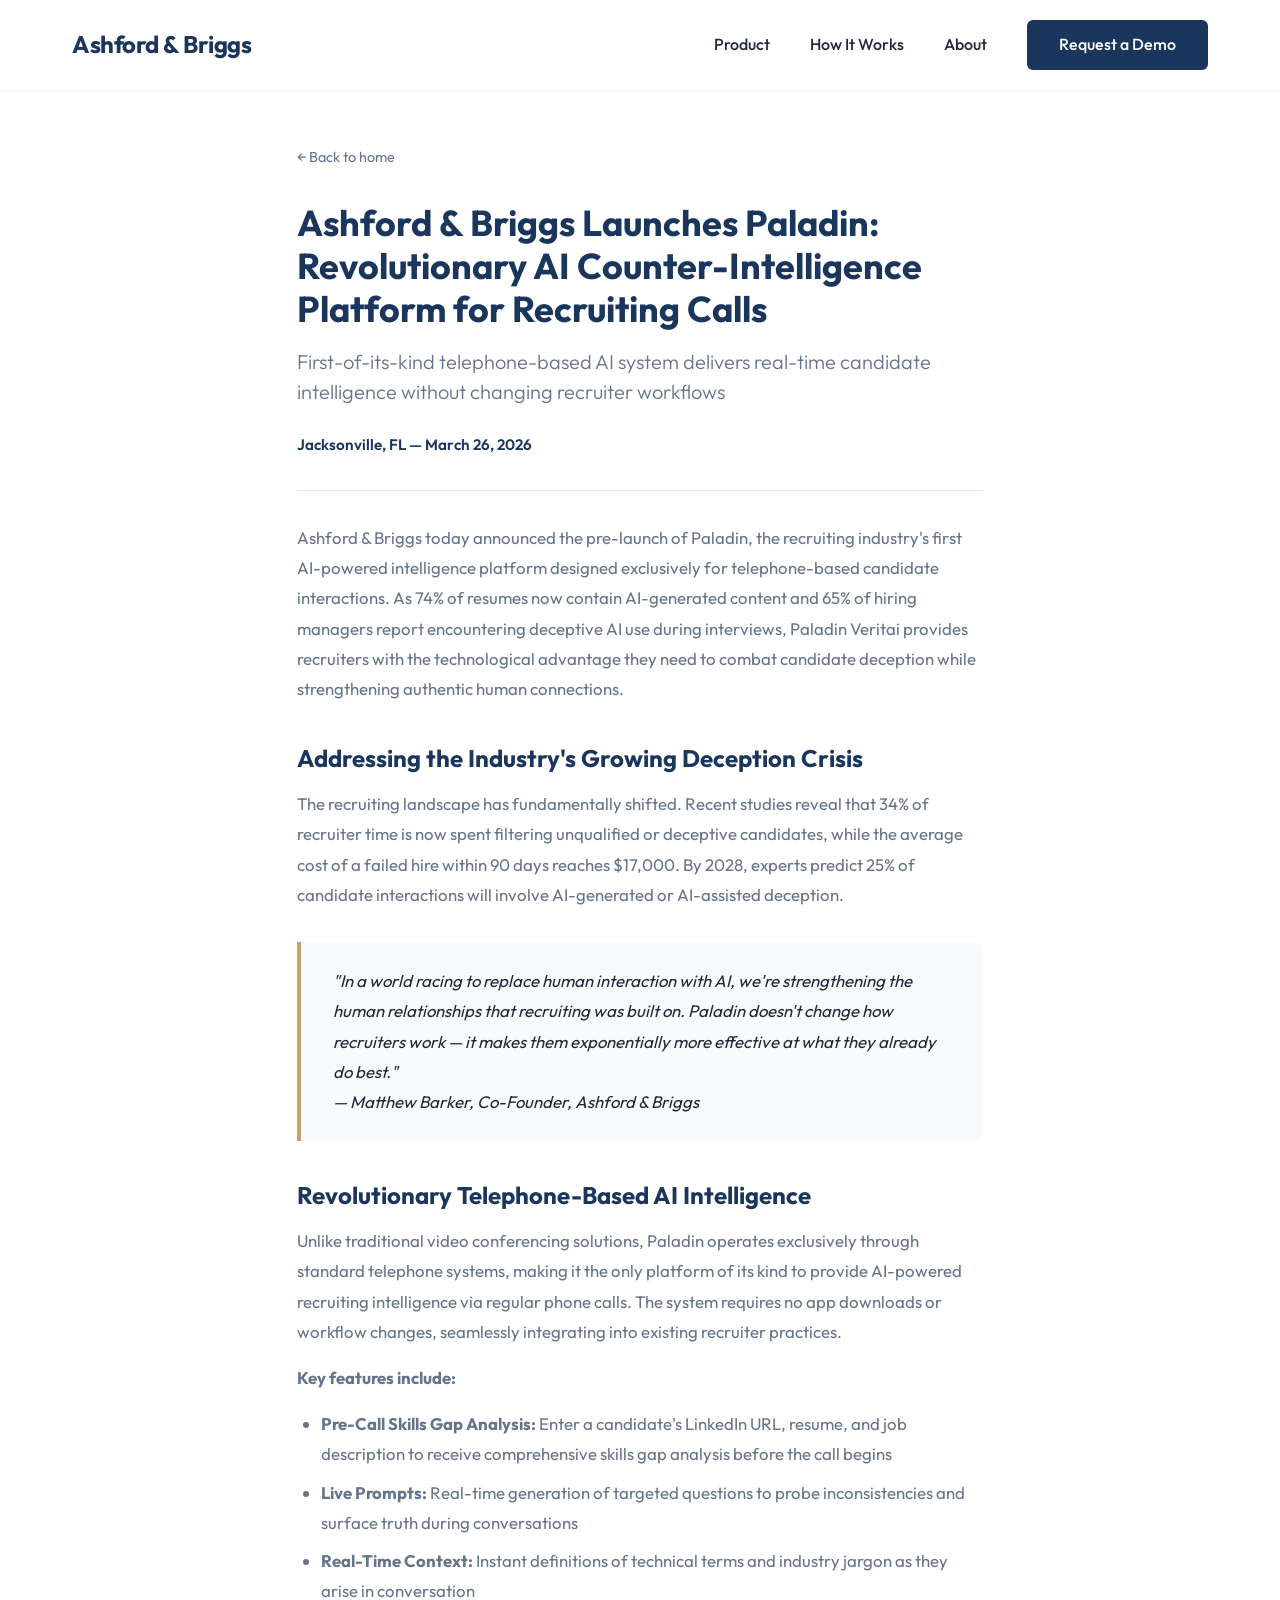
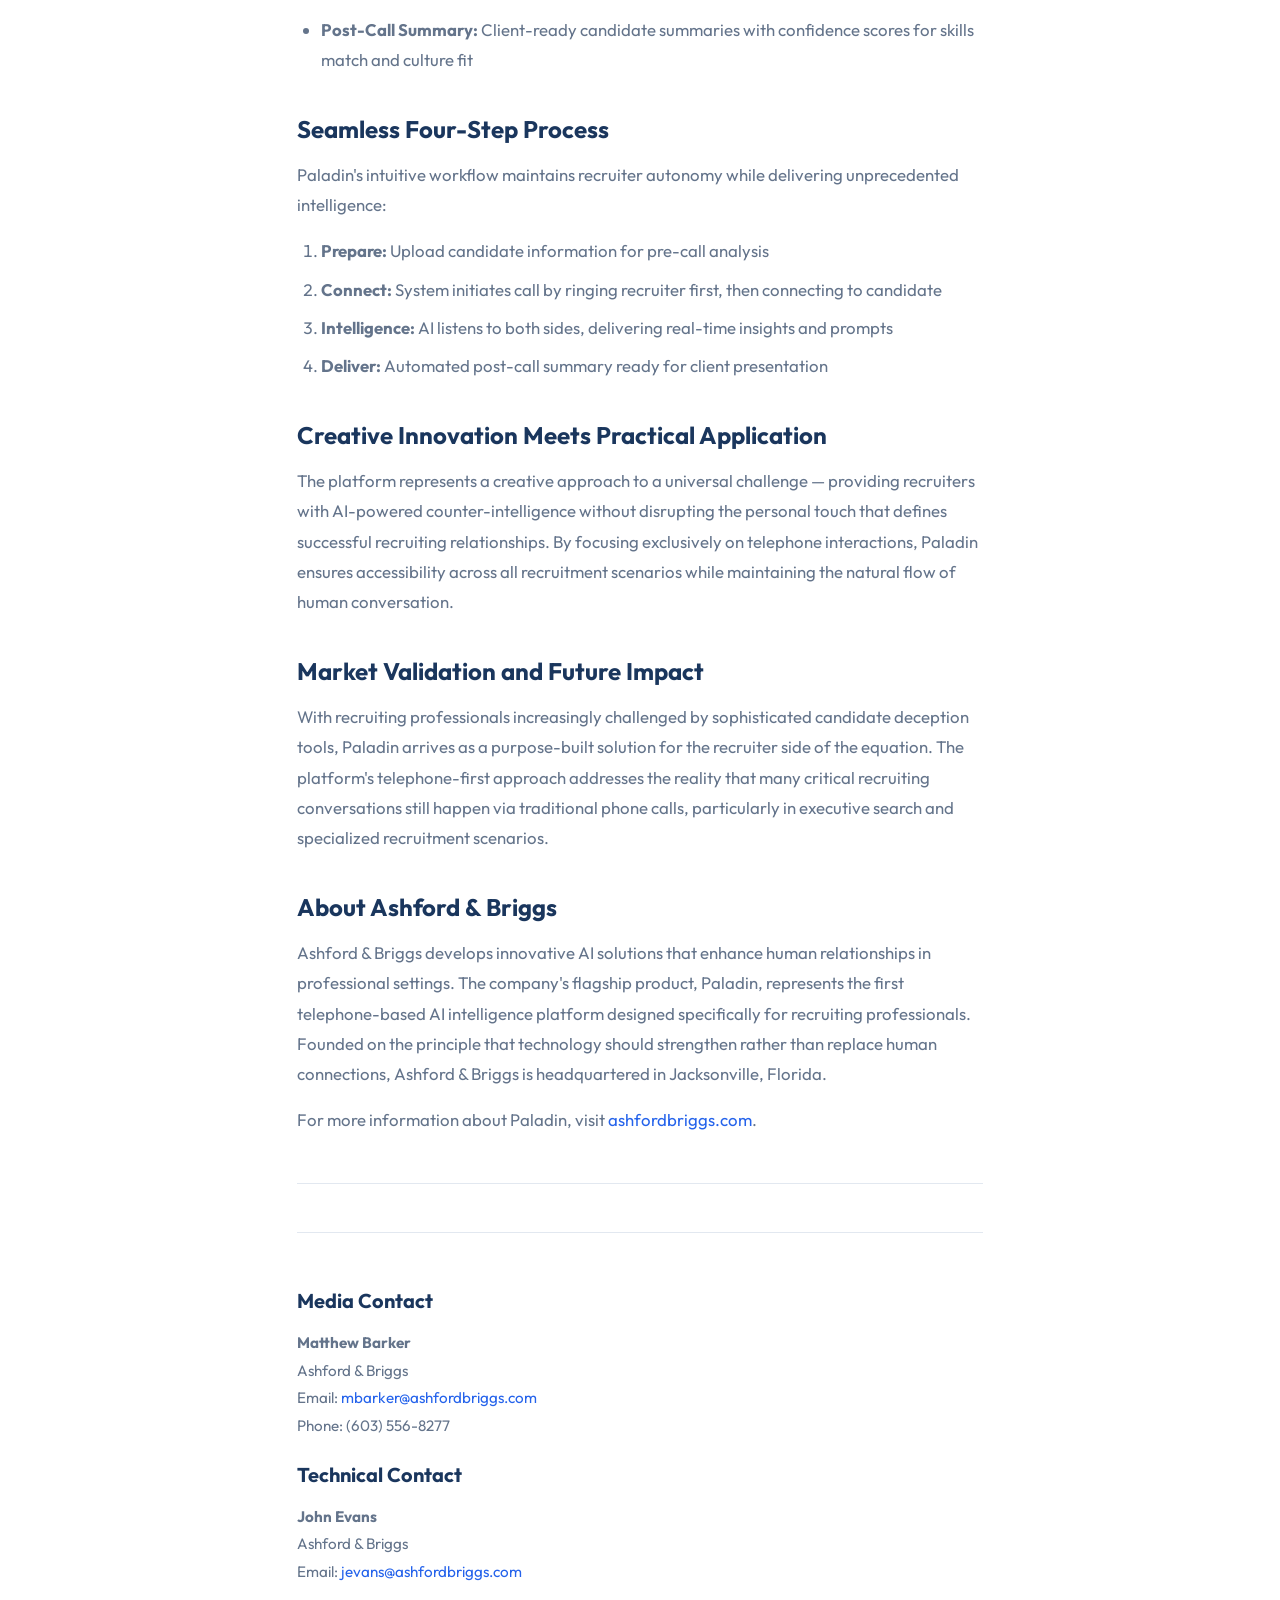
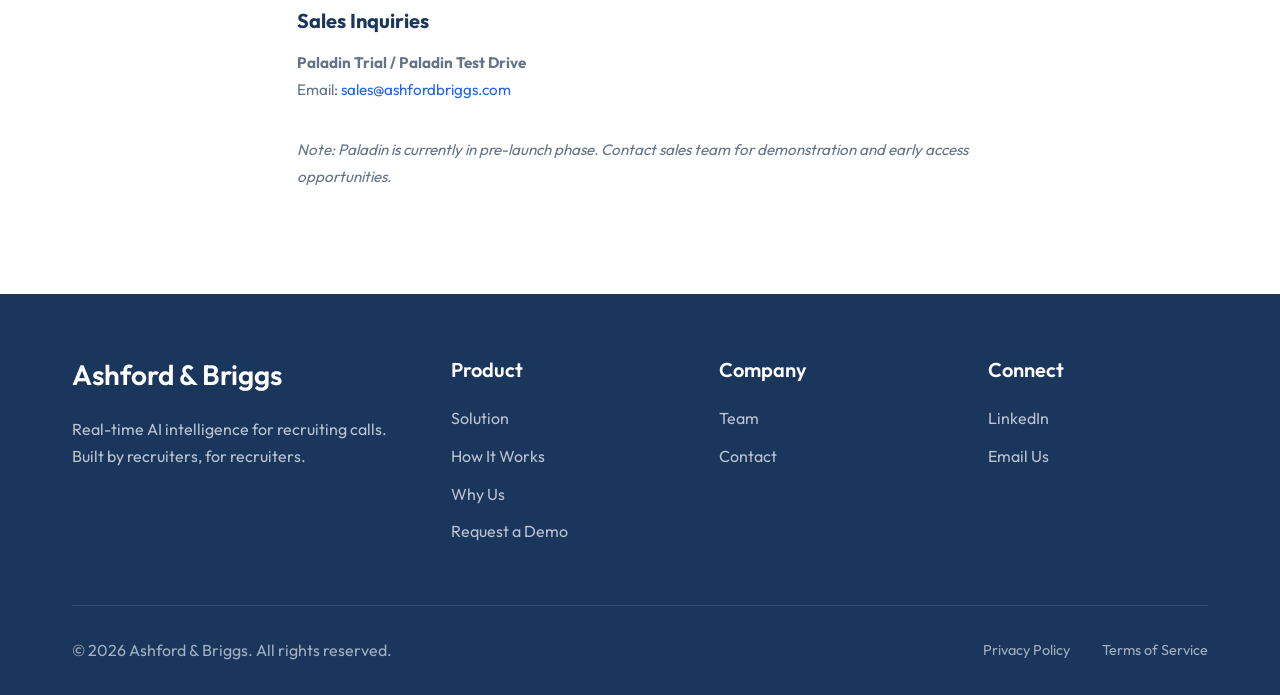
==== press-release.html @ 3e5e915d "feat: add press release page for Paladin launch announcement Co-Authored-By: Claude Sonnet 4.6 <nore" ====
<!DOCTYPE html>
<html lang="en">
<head>
    <meta charset="UTF-8">
    <meta name="viewport" content="width=device-width, initial-scale=1.0">
    <meta name="description" content="Ashford & Briggs launches Paladin, the recruiting industry's first AI-powered intelligence platform designed for telephone-based candidate interactions.">
    <meta name="keywords" content="Paladin, recruiting AI, press release, Ashford & Briggs, candidate intelligence">
    <meta name="author" content="Ashford & Briggs">
    <title>Press Release: Ashford & Briggs Launches Paladin | Ashford & Briggs</title>

    <link rel="preconnect" href="https://fonts.googleapis.com">
    <link rel="preconnect" href="https://fonts.gstatic.com" crossorigin>
    <link href="https://fonts.googleapis.com/css2?family=Outfit:wght@300;400;500;600;700&display=swap" rel="stylesheet">

    <link rel="stylesheet" href="styles.css">
</head>
<body>
    <!-- Header -->
    <header class="site-header">
        <nav class="container nav-container">
            <div class="logo">
                <a href="index.html" style="color: inherit; text-decoration: none;"><h1>Ashford & Briggs</h1></a>
            </div>
            <ul class="nav-menu" id="navMenu">
                <li><a href="index.html#product">Product</a></li>
                <li><a href="index.html#how-it-works">How It Works</a></li>
                <li><a href="index.html#about">About</a></li>
                <li><a href="index.html#contact" class="btn-primary">Request a Demo</a></li>
            </ul>
            <button class="mobile-menu-toggle" id="mobileMenuToggle" aria-label="Toggle navigation menu">
                <span></span>
                <span></span>
                <span></span>
            </button>
        </nav>
    </header>

    <!-- Press Release Article -->
    <main class="press-release-article" style="margin-top: 80px;">
        <a href="index.html" class="back-link">&larr; Back to home</a>

        <h1>Ashford & Briggs Launches Paladin: Revolutionary AI Counter-Intelligence Platform for Recruiting Calls</h1>

        <p class="subtitle">First-of-its-kind telephone-based AI system delivers real-time candidate intelligence without changing recruiter workflows</p>

        <p class="dateline">Jacksonville, FL &mdash; March 26, 2026</p>

        <p>Ashford & Briggs today announced the pre-launch of Paladin, the recruiting industry's first AI-powered intelligence platform designed exclusively for telephone-based candidate interactions. As 74% of resumes now contain AI-generated content and 65% of hiring managers report encountering deceptive AI use during interviews, Paladin Veritai provides recruiters with the technological advantage they need to combat candidate deception while strengthening authentic human connections.</p>

        <h2>Addressing the Industry's Growing Deception Crisis</h2>

        <p>The recruiting landscape has fundamentally shifted. Recent studies reveal that 34% of recruiter time is now spent filtering unqualified or deceptive candidates, while the average cost of a failed hire within 90 days reaches $17,000. By 2028, experts predict 25% of candidate interactions will involve AI-generated or AI-assisted deception.</p>

        <blockquote>
            <p>"In a world racing to replace human interaction with AI, we're strengthening the human relationships that recruiting was built on. Paladin doesn't change how recruiters work &mdash; it makes them exponentially more effective at what they already do best."</p>
            <p>&mdash; Matthew Barker, Co-Founder, Ashford &amp; Briggs</p>
        </blockquote>

        <h2>Revolutionary Telephone-Based AI Intelligence</h2>

        <p>Unlike traditional video conferencing solutions, Paladin operates exclusively through standard telephone systems, making it the only platform of its kind to provide AI-powered recruiting intelligence via regular phone calls. The system requires no app downloads or workflow changes, seamlessly integrating into existing recruiter practices.</p>

        <p><strong>Key features include:</strong></p>

        <ul>
            <li><strong>Pre-Call Skills Gap Analysis:</strong> Enter a candidate's LinkedIn URL, resume, and job description to receive comprehensive skills gap analysis before the call begins</li>
            <li><strong>Live Prompts:</strong> Real-time generation of targeted questions to probe inconsistencies and surface truth during conversations</li>
            <li><strong>Real-Time Context:</strong> Instant definitions of technical terms and industry jargon as they arise in conversation</li>
            <li><strong>Post-Call Summary:</strong> Client-ready candidate summaries with confidence scores for skills match and culture fit</li>
        </ul>

        <h2>Seamless Four-Step Process</h2>

        <p>Paladin's intuitive workflow maintains recruiter autonomy while delivering unprecedented intelligence:</p>

        <ol>
            <li><strong>Prepare:</strong> Upload candidate information for pre-call analysis</li>
            <li><strong>Connect:</strong> System initiates call by ringing recruiter first, then connecting to candidate</li>
            <li><strong>Intelligence:</strong> AI listens to both sides, delivering real-time insights and prompts</li>
            <li><strong>Deliver:</strong> Automated post-call summary ready for client presentation</li>
        </ol>

        <h2>Creative Innovation Meets Practical Application</h2>

        <p>The platform represents a creative approach to a universal challenge &mdash; providing recruiters with AI-powered counter-intelligence without disrupting the personal touch that defines successful recruiting relationships. By focusing exclusively on telephone interactions, Paladin ensures accessibility across all recruitment scenarios while maintaining the natural flow of human conversation.</p>

        <h2>Market Validation and Future Impact</h2>

        <p>With recruiting professionals increasingly challenged by sophisticated candidate deception tools, Paladin arrives as a purpose-built solution for the recruiter side of the equation. The platform's telephone-first approach addresses the reality that many critical recruiting conversations still happen via traditional phone calls, particularly in executive search and specialized recruitment scenarios.</p>

        <h2>About Ashford & Briggs</h2>

        <p>Ashford & Briggs develops innovative AI solutions that enhance human relationships in professional settings. The company's flagship product, Paladin, represents the first telephone-based AI intelligence platform designed specifically for recruiting professionals. Founded on the principle that technology should strengthen rather than replace human connections, Ashford & Briggs is headquartered in Jacksonville, Florida.</p>

        <p>For more information about Paladin, visit <a href="index.html">ashfordbriggs.com</a>.</p>

        <hr style="border: none; border-top: 1px solid var(--border-color); margin: 3rem 0;">

        <div class="press-release-contacts">
            <h2>Media Contact</h2>
            <p><strong>Matthew Barker</strong><br>
            Ashford & Briggs<br>
            Email: <a href="mailto:mbarker@ashfordbriggs.com">mbarker@ashfordbriggs.com</a><br>
            Phone: (603) 556-8277</p>

            <h2>Technical Contact</h2>
            <p><strong>John Evans</strong><br>
            Ashford & Briggs<br>
            Email: <a href="mailto:jevans@ashfordbriggs.com">jevans@ashfordbriggs.com</a></p>

            <h2>Sales Inquiries</h2>
            <p><strong>Paladin Trial / Paladin Test Drive</strong><br>
            Email: <a href="mailto:sales@ashfordbriggs.com">sales@ashfordbriggs.com</a></p>

            <p class="press-release-note"><em>Note: Paladin is currently in pre-launch phase. Contact sales team for demonstration and early access opportunities.</em></p>
        </div>
    </main>

    <!-- Footer -->
    <footer class="site-footer">
        <div class="container">
            <div class="footer-content">
                <div class="footer-column">
                    <h3>Ashford & Briggs</h3>
                    <p>Real-time AI intelligence for recruiting calls. Built by recruiters, for recruiters.</p>
                </div>

                <div class="footer-column">
                    <h4>Product</h4>
                    <ul>
                        <li><a href="index.html#product">Solution</a></li>
                        <li><a href="index.html#how-it-works">How It Works</a></li>
                        <li><a href="index.html#why-us">Why Us</a></li>
                        <li><a href="index.html#contact">Request a Demo</a></li>
                    </ul>
                </div>

                <div class="footer-column">
                    <h4>Company</h4>
                    <ul>
                        <li><a href="index.html#about">Team</a></li>
                        <li><a href="mailto:inquiries@ashfordbriggs.com">Contact</a></li>
                    </ul>
                </div>

                <div class="footer-column">
                    <h4>Connect</h4>
                    <ul>
                        <li><a href="https://www.linkedin.com/company/ashford-briggs-llc" target="_blank" rel="noopener noreferrer">LinkedIn</a></li>
                        <li><a href="mailto:inquiries@ashfordbriggs.com">Email Us</a></li>
                    </ul>
                </div>
            </div>

            <div class="footer-bottom">
                <p>&copy; 2026 Ashford & Briggs. All rights reserved.</p>
                <div class="footer-legal">
                    <a href="#privacy">Privacy Policy</a>
                    <a href="#terms">Terms of Service</a>
                </div>
            </div>
        </div>
    </footer>

    <script src="script.js"></script>
</body>
</html>
---- styles.css ----
/* ==========================================
   Ashford & Briggs - Styles
   Paladin Veritai Agent — Product-Focused Site
   ========================================== */

/* CSS Variables for Brand Colors */
:root {
    --primary-color: #1a365d;
    --secondary-color: #2563eb;
    --accent-color: #c7a06c;
    --text-primary: #1e293b;
    --text-secondary: #64748b;
    --background-light: #f8fafc;
    --background-white: #ffffff;
    --border-color: #e2e8f0;
    --shadow-sm: 0 1px 2px 0 rgba(0, 0, 0, 0.05);
    --shadow-md: 0 4px 6px -1px rgba(0, 0, 0, 0.1);
    --shadow-lg: 0 10px 15px -3px rgba(0, 0, 0, 0.1);
    --transition: all 0.3s cubic-bezier(0.4, 0, 0.2, 1);
}

/* Base Styles */
* {
    margin: 0;
    padding: 0;
    box-sizing: border-box;
}

html {
    scroll-behavior: smooth;
}

body {
    font-family: 'Outfit', -apple-system, BlinkMacSystemFont, 'Segoe UI', sans-serif;
    font-size: 16px;
    line-height: 1.6;
    color: var(--text-primary);
    background-color: var(--background-white);
    -webkit-font-smoothing: antialiased;
    -moz-osx-font-smoothing: grayscale;
}

/* Typography */
h1, h2, h3, h4, h5, h6 {
    font-weight: 600;
    line-height: 1.2;
    margin-bottom: 1rem;
}

h1 {
    font-size: 3rem;
    font-weight: 700;
}

h2 {
    font-size: 2.5rem;
    font-weight: 700;
}

h3 {
    font-size: 1.75rem;
}

h4 {
    font-size: 1.25rem;
}

p {
    margin-bottom: 1rem;
}

a {
    color: var(--secondary-color);
    text-decoration: none;
    transition: var(--transition);
}

a:hover {
    color: var(--primary-color);
}

/* Container */
.container {
    max-width: 1200px;
    margin: 0 auto;
    padding: 0 2rem;
}

/* Buttons */
.btn-primary,
.btn-secondary {
    display: inline-block;
    padding: 0.75rem 2rem;
    font-family: 'Outfit', sans-serif;
    font-size: 1rem;
    font-weight: 500;
    text-align: center;
    border: none;
    border-radius: 6px;
    cursor: pointer;
    transition: var(--transition);
}

.btn-primary {
    background-color: var(--primary-color);
    color: var(--background-white);
}

.btn-primary:hover {
    background-color: #0f2a47;
    color: var(--background-white);
    transform: translateY(-2px);
    box-shadow: var(--shadow-lg);
}

.btn-secondary {
    background-color: transparent;
    color: var(--primary-color);
    border: 2px solid var(--primary-color);
}

.btn-secondary:hover {
    background-color: var(--primary-color);
    color: var(--background-white);
}

.btn-large {
    padding: 1rem 2.5rem;
    font-size: 1.125rem;
}

/* Header */
.site-header {
    position: fixed;
    top: 0;
    width: 100%;
    background-color: rgba(255, 255, 255, 0.98);
    backdrop-filter: blur(10px);
    box-shadow: var(--shadow-sm);
    z-index: 1000;
    transition: var(--transition);
}

.nav-container {
    display: flex;
    justify-content: space-between;
    align-items: center;
    padding: 1.25rem 2rem;
}

.logo h1 {
    font-size: 1.5rem;
    font-weight: 700;
    color: var(--primary-color);
    margin: 0;
    letter-spacing: -0.02em;
}

.nav-menu {
    display: flex;
    list-style: none;
    align-items: center;
    gap: 2.5rem;
}

.nav-menu li a {
    font-size: 1rem;
    font-weight: 500;
    color: var(--text-primary);
    transition: var(--transition);
}

.nav-menu li a:hover {
    color: var(--secondary-color);
}

.nav-menu li a.btn-primary {
    color: var(--background-white);
}

.mobile-menu-toggle {
    display: none;
    flex-direction: column;
    gap: 5px;
    background: none;
    border: none;
    cursor: pointer;
    padding: 0.5rem;
}

.mobile-menu-toggle span {
    display: block;
    width: 25px;
    height: 3px;
    background-color: var(--primary-color);
    transition: var(--transition);
    border-radius: 2px;
}

/* Section Header */
.section-header {
    text-align: center;
    max-width: 700px;
    margin: 0 auto 4rem;
}

.section-header h2 {
    color: var(--primary-color);
    margin-bottom: 1rem;
}

.section-header p {
    font-size: 1.25rem;
    color: var(--text-secondary);
    margin: 0;
}

/* ==========================================
   Hero Section
   ========================================== */
.hero {
    margin-top: 80px;
    padding: 8rem 0 6rem;
    background: linear-gradient(135deg, #f8fafc 0%, #e2e8f0 100%);
    position: relative;
    overflow: hidden;
}

.hero::before {
    content: '';
    position: absolute;
    top: 0;
    right: 0;
    width: 50%;
    height: 100%;
    background: linear-gradient(135deg, rgba(26, 54, 93, 0.03) 0%, rgba(37, 99, 235, 0.05) 100%);
    clip-path: polygon(20% 0%, 100% 0%, 100% 100%, 0% 100%);
}

.hero-content {
    max-width: 800px;
    text-align: center;
    margin: 0 auto;
    position: relative;
    z-index: 1;
}

.hero-badge {
    display: inline-block;
    padding: 0.625rem 2rem;
    background: linear-gradient(135deg, var(--primary-color), var(--secondary-color));
    color: var(--background-white);
    border-radius: 100px;
    font-size: 1.125rem;
    font-weight: 700;
    letter-spacing: 0.05em;
    margin-bottom: 2rem;
    box-shadow: var(--shadow-md);
}

.hero-title {
    font-size: 3.5rem;
    font-weight: 700;
    color: var(--primary-color);
    margin-bottom: 1.5rem;
    line-height: 1.1;
    letter-spacing: -0.03em;
}

.hero-subtitle {
    font-size: 1.375rem;
    color: var(--text-secondary);
    margin-bottom: 3rem;
    line-height: 1.6;
    font-weight: 300;
}

.hero-cta {
    display: flex;
    gap: 1.5rem;
    justify-content: center;
    flex-wrap: wrap;
}

/* ==========================================
   Problem Section
   ========================================== */
.problem {
    padding: 6rem 0;
    background-color: var(--background-white);
}

.problem-stats {
    display: grid;
    grid-template-columns: repeat(3, 1fr);
    gap: 2.5rem;
}

.stat-card {
    text-align: center;
    padding: 3rem 2rem;
    background-color: var(--background-light);
    border-radius: 12px;
    border: 1px solid var(--border-color);
    transition: var(--transition);
}

.stat-card:hover {
    transform: translateY(-8px);
    box-shadow: var(--shadow-lg);
    border-color: var(--secondary-color);
}

.stat-card h3 {
    font-size: 3.5rem;
    font-weight: 700;
    color: var(--primary-color);
    margin-bottom: 0.5rem;
    line-height: 1;
}

.stat-card .stat-label {
    font-size: 1.25rem;
    font-weight: 600;
    color: var(--text-primary);
    margin-bottom: 1rem;
}

.stat-card .stat-detail {
    font-size: 1rem;
    color: var(--text-secondary);
    line-height: 1.6;
    margin-bottom: 1rem;
}

.stat-card cite {
    font-size: 0.85rem;
    color: var(--text-secondary);
    font-style: normal;
    opacity: 0.7;
}

/* ==========================================
   Solution Section
   ========================================== */
.solution {
    padding: 6rem 0;
    background-color: var(--background-light);
}

.solution-grid {
    display: grid;
    grid-template-columns: repeat(2, 1fr);
    gap: 2.5rem;
}

.solution-card {
    padding: 2.5rem;
    background-color: var(--background-white);
    border-radius: 12px;
    border: 1px solid var(--border-color);
    transition: var(--transition);
}

.solution-card:hover {
    transform: translateY(-8px);
    box-shadow: var(--shadow-lg);
    border-color: var(--secondary-color);
}

.solution-icon {
    width: 64px;
    height: 64px;
    background-color: var(--background-light);
    border-radius: 12px;
    display: flex;
    align-items: center;
    justify-content: center;
    margin-bottom: 1.5rem;
    color: var(--secondary-color);
    box-shadow: var(--shadow-sm);
}

.solution-card h3 {
    color: var(--primary-color);
    margin-bottom: 1rem;
    font-size: 1.5rem;
}

.solution-card p {
    color: var(--text-secondary);
    line-height: 1.7;
    margin: 0;
}

/* ==========================================
   How It Works Section
   ========================================== */
.how-it-works {
    padding: 6rem 0;
    background-color: var(--background-white);
}

.steps-grid {
    display: grid;
    grid-template-columns: repeat(2, 1fr);
    gap: 2.5rem;
    margin-bottom: 4rem;
}

.step-card {
    text-align: center;
    padding: 2.5rem 2rem;
    position: relative;
}

.step-card .step-number {
    font-size: 3.5rem;
    font-weight: 700;
    color: var(--accent-color);
    opacity: 0.3;
    line-height: 1;
    margin-bottom: 1.5rem;
}

.step-card h3 {
    color: var(--primary-color);
    font-size: 1.5rem;
    margin-bottom: 1rem;
}

.step-card p {
    color: var(--text-secondary);
    line-height: 1.7;
    margin: 0;
}

.features-callout {
    display: flex;
    justify-content: center;
    gap: 2rem;
    flex-wrap: wrap;
    padding: 2rem;
    background-color: var(--background-light);
    border-radius: 12px;
    border: 1px solid var(--border-color);
}

.callout-item {
    display: flex;
    align-items: center;
    gap: 0.75rem;
    padding: 0.75rem 1.5rem;
    color: var(--primary-color);
    font-weight: 500;
    font-size: 0.95rem;
}

.callout-item svg {
    color: var(--secondary-color);
    flex-shrink: 0;
}

/* ==========================================
   Market Context Section
   ========================================== */
.market-context {
    padding: 6rem 0;
    background: linear-gradient(135deg, var(--primary-color) 0%, #2563eb 100%);
    color: var(--background-white);
}

.market-content {
    display: grid;
    grid-template-columns: 1.2fr 0.8fr;
    gap: 4rem;
    align-items: center;
}

.market-text h2 {
    color: var(--background-white);
    font-size: 2.25rem;
    margin-bottom: 1.5rem;
    line-height: 1.2;
}

.market-text p {
    color: rgba(255, 255, 255, 0.85);
    line-height: 1.8;
    font-size: 1.05rem;
}

.market-text .market-lead {
    font-size: 1.15rem;
    color: rgba(255, 255, 255, 0.95);
    margin-bottom: 1.5rem;
}

.market-text .market-highlight {
    font-weight: 600;
    color: var(--accent-color);
    font-size: 1.15rem;
    margin-top: 1rem;
}

.market-stats {
    display: flex;
    flex-direction: column;
    gap: 2rem;
}

.market-stat {
    padding: 2rem;
    background-color: rgba(255, 255, 255, 0.1);
    border-radius: 12px;
    backdrop-filter: blur(10px);
}

.market-stat h3 {
    font-size: 2.5rem;
    font-weight: 700;
    color: var(--accent-color);
    margin-bottom: 0.5rem;
}

.market-stat p {
    color: rgba(255, 255, 255, 0.9);
    margin: 0;
    font-size: 1rem;
    line-height: 1.5;
}

/* ==========================================
   Why Us Section
   ========================================== */
.why-us {
    padding: 6rem 0;
    background-color: var(--background-light);
}

.advantages-grid {
    display: grid;
    grid-template-columns: repeat(3, 1fr);
    gap: 2.5rem;
    margin-bottom: 3rem;
}

.advantage-card {
    padding: 2.5rem;
    background-color: var(--background-white);
    border-radius: 12px;
    border: 1px solid var(--border-color);
    transition: var(--transition);
}

.advantage-card:hover {
    transform: translateY(-8px);
    box-shadow: var(--shadow-lg);
    border-color: var(--secondary-color);
}

.advantage-icon {
    width: 64px;
    height: 64px;
    background-color: var(--background-light);
    border-radius: 12px;
    display: flex;
    align-items: center;
    justify-content: center;
    margin-bottom: 1.5rem;
    color: var(--secondary-color);
    box-shadow: var(--shadow-sm);
}

.advantage-card h3 {
    color: var(--primary-color);
    margin-bottom: 1rem;
    font-size: 1.5rem;
}

.advantage-card p {
    color: var(--text-secondary);
    line-height: 1.7;
    margin: 0;
}

.competitor-context {
    max-width: 800px;
    margin: 0 auto;
    text-align: center;
    padding: 2.5rem;
    background-color: var(--background-white);
    border-radius: 12px;
    border-left: 4px solid var(--accent-color);
}

.competitor-context p {
    color: var(--text-secondary);
    line-height: 1.7;
    margin-bottom: 0.75rem;
}

.competitor-context p:last-child {
    margin-bottom: 0;
    color: var(--primary-color);
    font-weight: 600;
}

.competitor-context strong {
    color: var(--text-primary);
}

/* ==========================================
   Team Section
   ========================================== */
.team {
    padding: 6rem 0;
    background-color: var(--background-white);
}

.team-grid {
    display: grid;
    grid-template-columns: repeat(2, 1fr);
    gap: 3rem;
    max-width: 800px;
    margin: 0 auto;
}

.team-card {
    text-align: center;
    padding: 3rem 2.5rem;
    background-color: var(--background-light);
    border-radius: 12px;
    border: 1px solid var(--border-color);
    transition: var(--transition);
}

.team-card:hover {
    box-shadow: var(--shadow-lg);
}

.team-avatar {
    width: 96px;
    height: 96px;
    background: linear-gradient(135deg, var(--primary-color), var(--secondary-color));
    border-radius: 50%;
    display: flex;
    align-items: center;
    justify-content: center;
    margin: 0 auto 1.5rem;
    color: var(--background-white);
}

.team-card h3 {
    color: var(--primary-color);
    margin-bottom: 0.25rem;
    font-size: 1.5rem;
}

.team-role {
    font-weight: 600;
    color: var(--secondary-color);
    font-size: 1rem;
    margin-bottom: 1rem;
}

.team-card p:last-child {
    color: var(--text-secondary);
    line-height: 1.7;
    margin: 0;
}

/* ==========================================
   Services Section (condensed / secondary)
   ========================================== */
.services {
    padding: 5rem 0;
    background-color: var(--background-light);
}

.services .section-header {
    margin-bottom: 3rem;
}

.services-grid {
    display: grid;
    grid-template-columns: repeat(auto-fit, minmax(250px, 1fr));
    gap: 2rem;
}

.service-card {
    padding: 2rem;
    background-color: var(--background-white);
    border-radius: 12px;
    border: 1px solid var(--border-color);
    transition: var(--transition);
}

.service-card:hover {
    transform: translateY(-4px);
    box-shadow: var(--shadow-md);
}

.service-icon {
    width: 56px;
    height: 56px;
    background-color: var(--background-light);
    border-radius: 10px;
    display: flex;
    align-items: center;
    justify-content: center;
    margin-bottom: 1.25rem;
    color: var(--secondary-color);
    box-shadow: var(--shadow-sm);
}

.service-icon svg {
    width: 32px;
    height: 32px;
}

.service-card h3 {
    color: var(--primary-color);
    margin-bottom: 0.75rem;
    font-size: 1.25rem;
}

.service-card p {
    color: var(--text-secondary);
    line-height: 1.7;
    margin: 0;
    font-size: 0.95rem;
}

/* ==========================================
   Contact / Demo Request Section
   ========================================== */
.contact {
    padding: 6rem 0;
    background-color: var(--background-white);
}

.contact-content {
    display: grid;
    grid-template-columns: 1.5fr 1fr;
    gap: 4rem;
}

.contact-form {
    background-color: var(--background-light);
    padding: 3rem;
    border-radius: 12px;
    box-shadow: var(--shadow-md);
}

.form-row {
    display: grid;
    grid-template-columns: 1fr 1fr;
    gap: 1.5rem;
}

.form-group {
    margin-bottom: 1.5rem;
}

.form-group label {
    display: block;
    font-weight: 500;
    color: var(--text-primary);
    margin-bottom: 0.5rem;
}

.form-group label .optional {
    font-weight: 400;
    color: var(--text-secondary);
    font-size: 0.9rem;
}

.form-group input,
.form-group select,
.form-group textarea {
    width: 100%;
    padding: 0.875rem;
    font-family: 'Outfit', sans-serif;
    font-size: 1rem;
    border: 1px solid var(--border-color);
    border-radius: 6px;
    transition: var(--transition);
    background-color: var(--background-white);
}

.form-group input:focus,
.form-group select:focus,
.form-group textarea:focus {
    outline: none;
    border-color: var(--secondary-color);
    box-shadow: 0 0 0 3px rgba(37, 99, 235, 0.1);
}

.form-group textarea {
    resize: vertical;
}

.contact-info {
    display: flex;
    flex-direction: column;
    gap: 2rem;
}

.contact-card {
    background-color: var(--background-light);
    padding: 2.5rem;
    border-radius: 12px;
    box-shadow: var(--shadow-md);
}

.contact-card h3 {
    color: var(--primary-color);
    margin-bottom: 1.5rem;
}

.contact-card address {
    font-style: normal;
}

.contact-card address p {
    margin-bottom: 1.5rem;
}

.contact-card address p:last-child {
    margin-bottom: 0;
}

.contact-card strong {
    display: block;
    color: var(--primary-color);
    font-weight: 600;
    margin-bottom: 0.25rem;
}

.contact-card a {
    color: var(--text-secondary);
}

.contact-card a:hover {
    color: var(--secondary-color);
}

.demo-checklist {
    list-style: none;
    padding: 0;
}

.demo-checklist li {
    padding: 0.5rem 0;
    color: var(--text-secondary);
    display: flex;
    align-items: center;
    gap: 0.75rem;
    line-height: 1.5;
}

.demo-checklist li::before {
    content: '';
    width: 20px;
    height: 20px;
    background-color: rgba(37, 99, 235, 0.1);
    border-radius: 50%;
    display: flex;
    align-items: center;
    justify-content: center;
    flex-shrink: 0;
    background-image: url("data:image/svg+xml,%3Csvg xmlns='http://www.w3.org/2000/svg' width='12' height='12' viewBox='0 0 24 24' fill='none' stroke='%232563eb' stroke-width='3'%3E%3Cpolyline points='20 6 9 17 4 12'%3E%3C/polyline%3E%3C/svg%3E");
    background-repeat: no-repeat;
    background-position: center;
}

/* ==========================================
   Footer
   ========================================== */
.site-footer {
    background-color: var(--primary-color);
    color: rgba(255, 255, 255, 0.9);
    padding: 4rem 0 2rem;
}

.footer-content {
    display: grid;
    grid-template-columns: 1.5fr 1fr 1fr 1fr;
    gap: 3rem;
    margin-bottom: 3rem;
}

.footer-column h3,
.footer-column h4 {
    color: var(--background-white);
    margin-bottom: 1.5rem;
    font-weight: 600;
}

.footer-column p {
    color: rgba(255, 255, 255, 0.7);
    line-height: 1.7;
}

.footer-column ul {
    list-style: none;
}

.footer-column ul li {
    margin-bottom: 0.75rem;
}

.footer-column ul li a {
    color: rgba(255, 255, 255, 0.7);
    transition: var(--transition);
}

.footer-column ul li a:hover {
    color: var(--accent-color);
}

.footer-bottom {
    display: flex;
    justify-content: space-between;
    align-items: center;
    padding-top: 2rem;
    border-top: 1px solid rgba(255, 255, 255, 0.1);
}

.footer-bottom p {
    color: rgba(255, 255, 255, 0.6);
    margin: 0;
}

.footer-legal {
    display: flex;
    gap: 2rem;
}

.footer-legal a {
    color: rgba(255, 255, 255, 0.6);
    font-size: 0.9rem;
}

.footer-legal a:hover {
    color: var(--accent-color);
}

/* ==========================================
   Responsive Design
   ========================================== */
@media (max-width: 992px) {
    .hero-title {
        font-size: 2.75rem;
    }

    .problem-stats {
        grid-template-columns: 1fr;
    }

    .solution-grid,
    .advantages-grid {
        grid-template-columns: 1fr;
    }

    .steps-grid {
        grid-template-columns: 1fr;
    }

    .market-content {
        grid-template-columns: 1fr;
    }

    .team-grid {
        grid-template-columns: 1fr;
        max-width: 500px;
    }

    .contact-content {
        grid-template-columns: 1fr;
    }

    .footer-content {
        grid-template-columns: repeat(2, 1fr);
    }
}

@media (max-width: 768px) {
    .container {
        padding: 0 1.5rem;
    }

    h1 {
        font-size: 2.25rem;
    }

    h2 {
        font-size: 2rem;
    }

    .nav-menu {
        position: fixed;
        top: 80px;
        left: -100%;
        width: 100%;
        height: calc(100vh - 80px);
        background-color: var(--background-white);
        flex-direction: column;
        align-items: flex-start;
        padding: 2rem;
        gap: 1.5rem;
        transition: var(--transition);
        box-shadow: var(--shadow-lg);
    }

    .nav-menu.active {
        left: 0;
    }

    .mobile-menu-toggle {
        display: flex;
    }

    .mobile-menu-toggle.active span:nth-child(1) {
        transform: rotate(45deg) translate(7px, 7px);
    }

    .mobile-menu-toggle.active span:nth-child(2) {
        opacity: 0;
    }

    .mobile-menu-toggle.active span:nth-child(3) {
        transform: rotate(-45deg) translate(7px, -7px);
    }

    .hero {
        padding: 5rem 0 4rem;
    }

    .hero-title {
        font-size: 2.25rem;
    }

    .hero-subtitle {
        font-size: 1.125rem;
    }

    .hero-cta {
        flex-direction: column;
        align-items: center;
    }

    .stat-card h3 {
        font-size: 2.5rem;
    }

    .market-text h2 {
        font-size: 1.75rem;
    }

    .features-callout {
        flex-direction: column;
        align-items: flex-start;
        gap: 1rem;
    }

    .form-row {
        grid-template-columns: 1fr;
    }

    .contact-form {
        padding: 2rem;
    }

    .footer-content {
        grid-template-columns: 1fr;
        gap: 2rem;
    }

    .footer-bottom {
        flex-direction: column;
        gap: 1rem;
        text-align: center;
    }

    .section-header {
        margin-bottom: 3rem;
    }

    .section-header p {
        font-size: 1.1rem;
    }

    .competitor-context {
        text-align: left;
    }
}

@media (max-width: 480px) {
    .btn-large {
        width: 100%;
    }

    .hero-badge {
        font-size: 0.85rem;
    }

    .stat-card {
        padding: 2rem 1.5rem;
    }

    .stat-card h3 {
        font-size: 2rem;
    }
}

/* ==========================================
   Animations
   ========================================== */
@keyframes fadeInUp {
    from {
        opacity: 0;
        transform: translateY(30px);
    }
    to {
        opacity: 1;
        transform: translateY(0);
    }
}

.fade-in-up {
    animation: fadeInUp 0.6s ease-out;
}

/* Smooth scroll offset for fixed header */
section {
    scroll-margin-top: 80px;
}

/* Focus styles for accessibility */
a:focus,
button:focus,
input:focus,
select:focus,
textarea:focus {
    outline: 2px solid var(--secondary-color);
    outline-offset: 2px;
}

/* Print styles */
@media print {
    .site-header,
    .mobile-menu-toggle,
    .hero-cta,
    .contact-form,
    .site-footer {
        display: none;
    }
}

/* ==========================================
   Press Teaser Banner
   ========================================== */
.press-teaser {
    padding: 1rem 0;
    background-color: var(--background-light);
    border-left: 4px solid var(--accent-color);
}

.press-teaser-content {
    display: flex;
    align-items: center;
    gap: 1rem;
    flex-wrap: wrap;
}

.press-teaser-date {
    font-weight: 600;
    color: var(--primary-color);
    font-size: 0.9rem;
    white-space: nowrap;
}

.press-teaser-text {
    color: var(--text-secondary);
    font-size: 0.95rem;
    line-height: 1.4;
}

.press-teaser-link {
    margin-left: auto;
    white-space: nowrap;
    font-weight: 500;
    font-size: 0.9rem;
    color: var(--secondary-color);
}

.press-teaser-link:hover {
    color: var(--primary-color);
}

/* ==========================================
   Press Release Article Page
   ========================================== */
.press-release-article {
    max-width: 750px;
    margin: 0 auto;
    padding: 4rem 2rem 6rem;
}

.press-release-article .back-link {
    display: inline-block;
    font-size: 0.9rem;
    color: var(--text-secondary);
    margin-bottom: 2rem;
}

.press-release-article .back-link:hover {
    color: var(--secondary-color);
}

.press-release-article h1 {
    font-size: 2.25rem;
    color: var(--primary-color);
    line-height: 1.2;
    margin-bottom: 1rem;
}

.press-release-article .subtitle {
    font-size: 1.25rem;
    color: var(--text-secondary);
    font-weight: 300;
    line-height: 1.5;
    margin-bottom: 1.5rem;
}

.press-release-article .dateline {
    font-weight: 600;
    color: var(--primary-color);
    font-size: 0.95rem;
    margin-bottom: 2rem;
    padding-bottom: 2rem;
    border-bottom: 1px solid var(--border-color);
}

.press-release-article h2 {
    font-size: 1.5rem;
    color: var(--primary-color);
    margin-top: 2.5rem;
    margin-bottom: 1rem;
}

.press-release-article p {
    color: var(--text-secondary);
    line-height: 1.8;
    font-size: 1.05rem;
}

.press-release-article blockquote {
    border-left: 4px solid var(--accent-color);
    margin: 2rem 0;
    padding: 1.5rem 2rem;
    background-color: var(--background-light);
    border-radius: 0 8px 8px 0;
}

.press-release-article blockquote p {
    font-style: italic;
    color: var(--text-primary);
    margin: 0;
}

.press-release-article ul,
.press-release-article ol {
    color: var(--text-secondary);
    line-height: 1.8;
    font-size: 1.05rem;
    padding-left: 1.5rem;
    margin-bottom: 1.5rem;
}

.press-release-article li {
    margin-bottom: 0.5rem;
}

.press-release-contacts {
    margin-top: 3rem;
    padding-top: 2rem;
    border-top: 1px solid var(--border-color);
}

.press-release-contacts h2 {
    font-size: 1.25rem;
    margin-top: 1.5rem;
}

.press-release-contacts p {
    font-size: 0.95rem;
    margin-bottom: 0.5rem;
}

.press-release-note {
    margin-top: 2rem;
    font-style: italic;
    font-size: 0.95rem;
    color: var(--text-secondary);
}

@media (max-width: 768px) {
    .press-teaser-content {
        flex-direction: column;
        align-items: flex-start;
        gap: 0.5rem;
    }

    .press-teaser-link {
        margin-left: 0;
    }

    .press-release-article {
        padding: 3rem 1.5rem 4rem;
    }

    .press-release-article h1 {
        font-size: 1.75rem;
    }

    .press-release-article blockquote {
        padding: 1rem 1.25rem;
    }
}
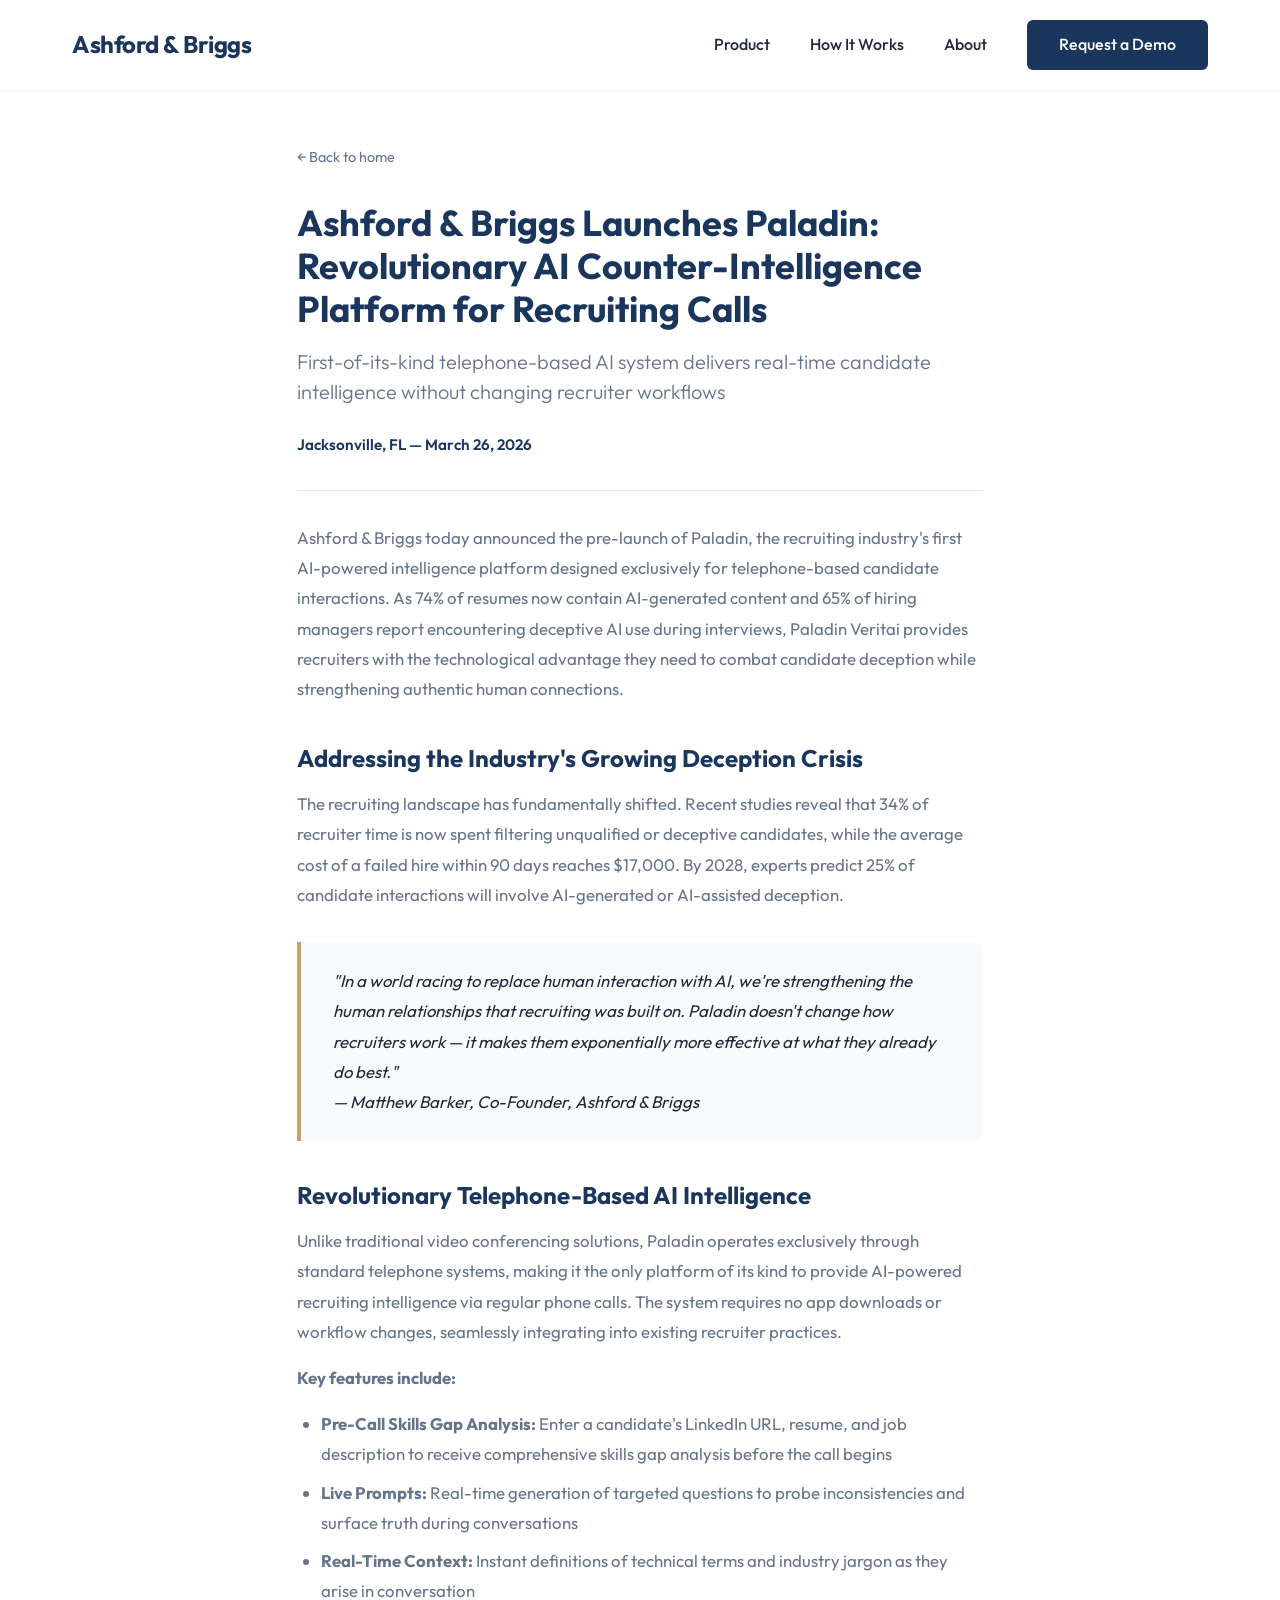
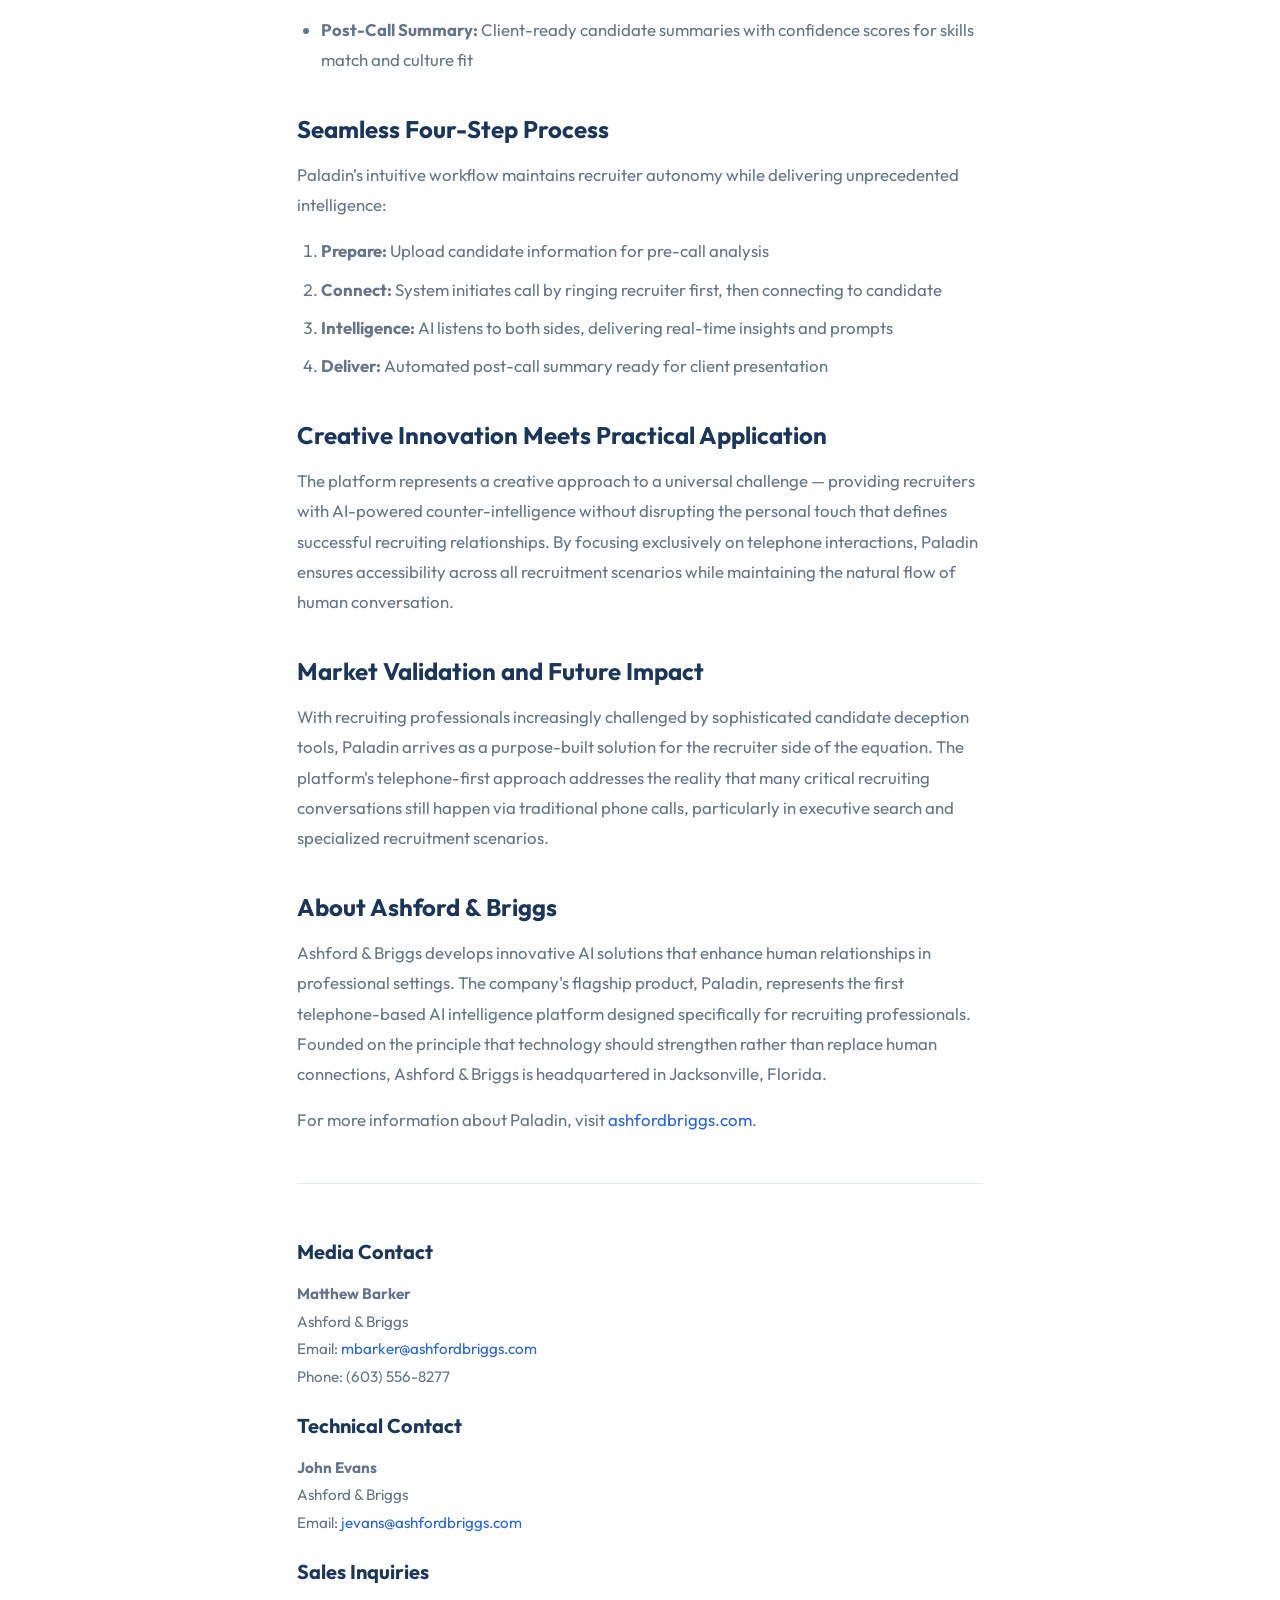
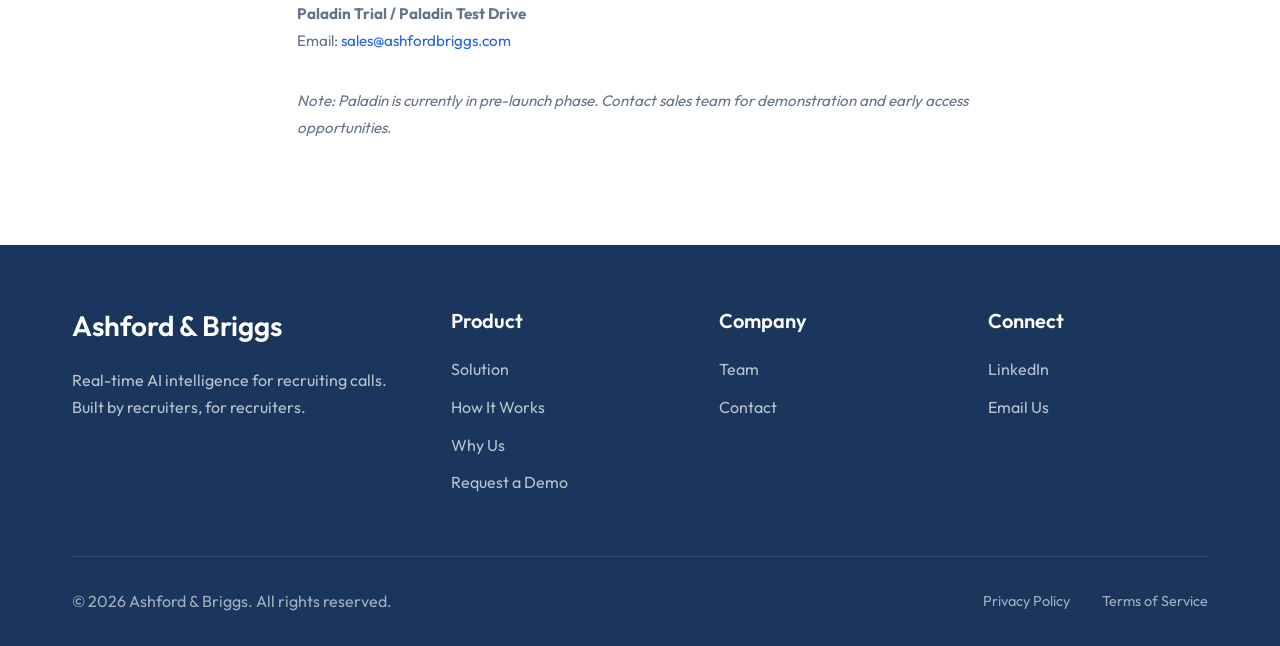
==== commit 68efc803: "fix: remove redundant hr separator (contacts div already has border-top) Co-Authored-By: Claude Opus" ====
--- a/press-release.html
+++ b/press-release.html
@@ -94,8 +94,6 @@
 
         <p>For more information about Paladin, visit <a href="index.html">ashfordbriggs.com</a>.</p>
 
-        <hr style="border: none; border-top: 1px solid var(--border-color); margin: 3rem 0;">
-
         <div class="press-release-contacts">
             <h2>Media Contact</h2>
             <p><strong>Matthew Barker</strong><br>
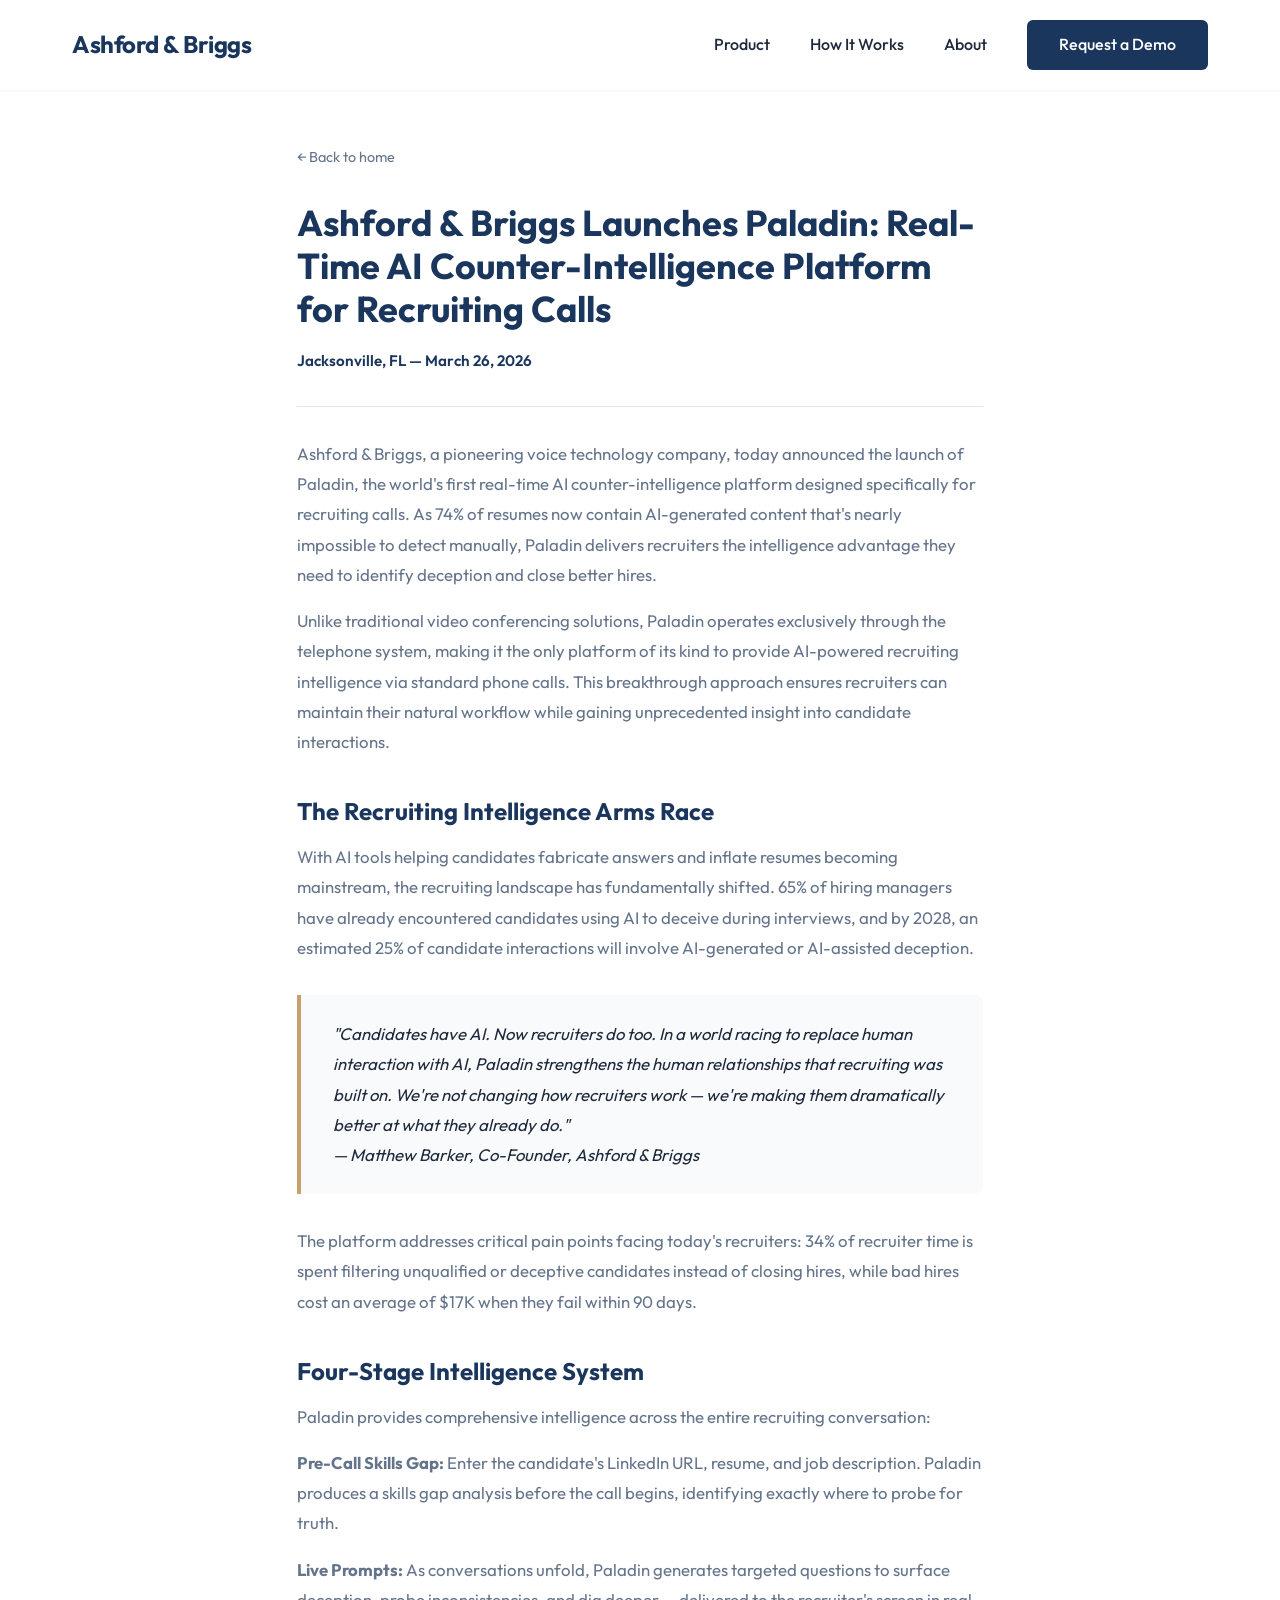
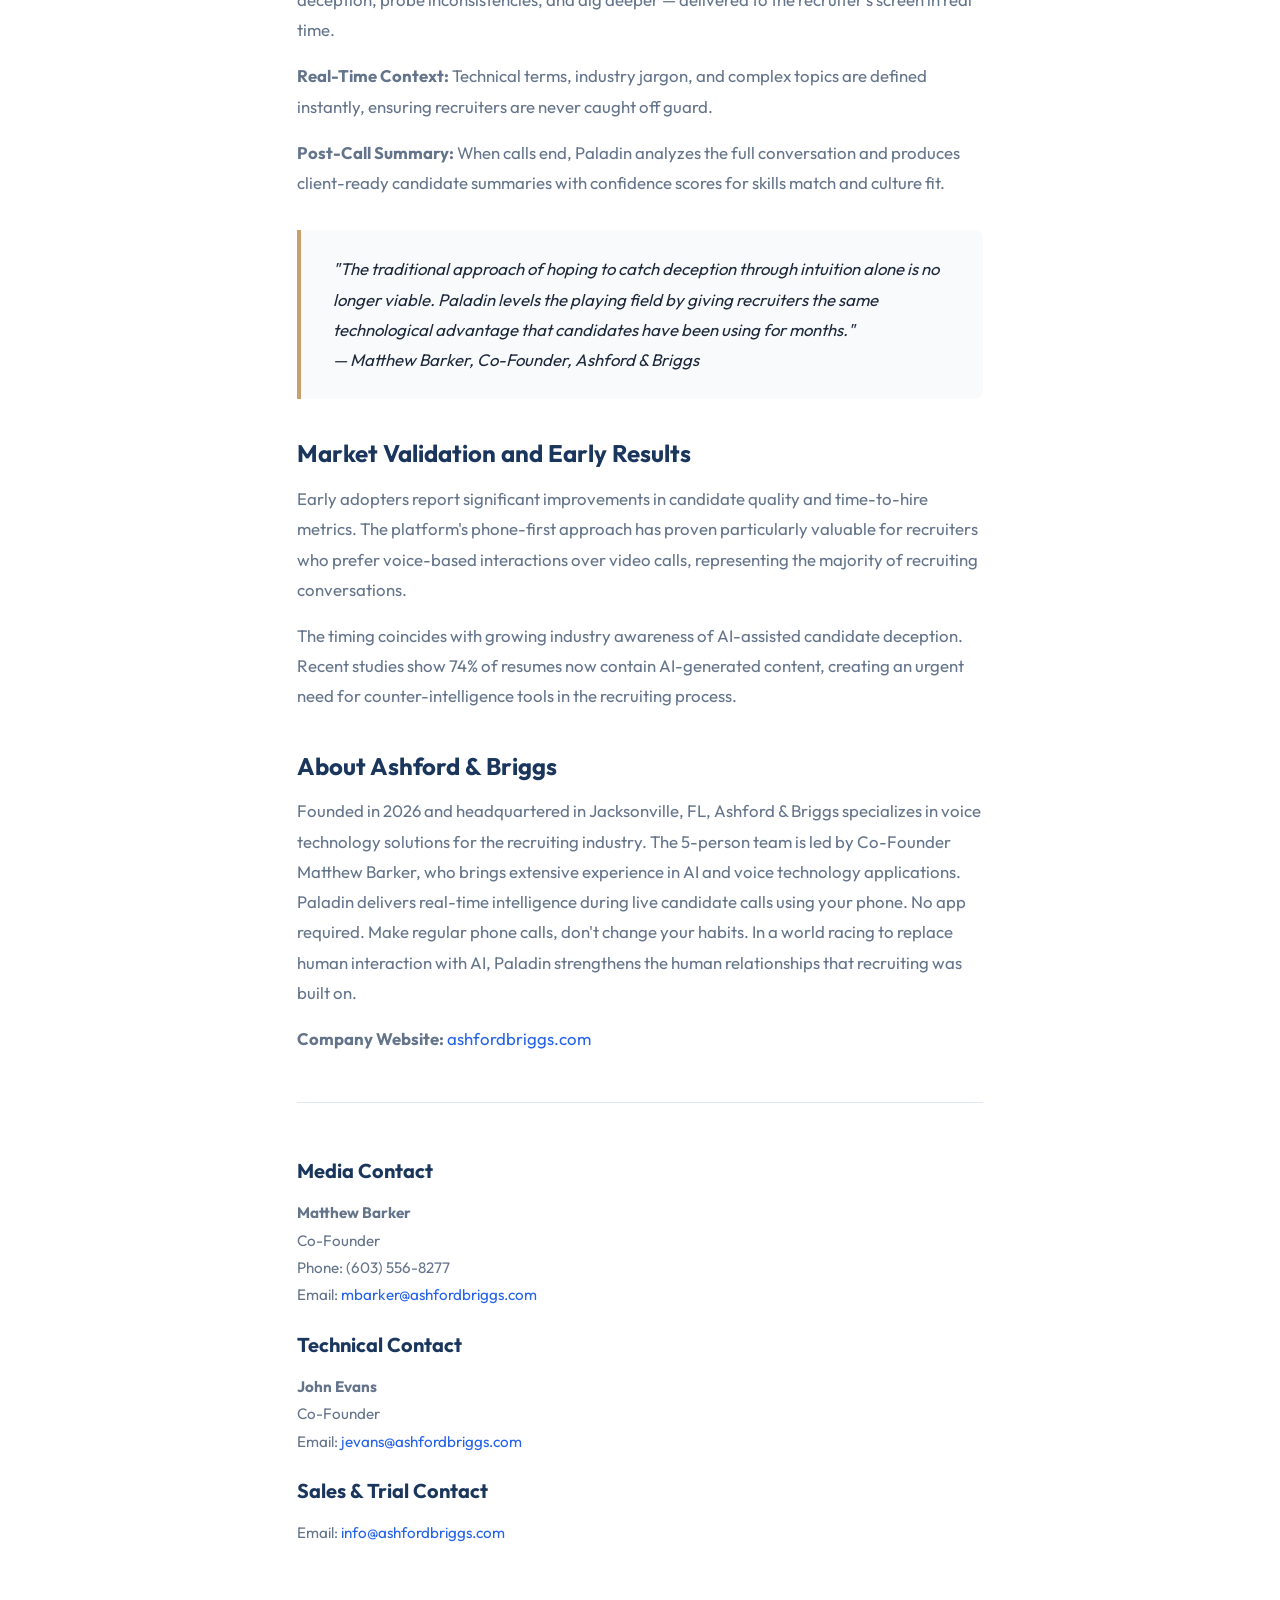
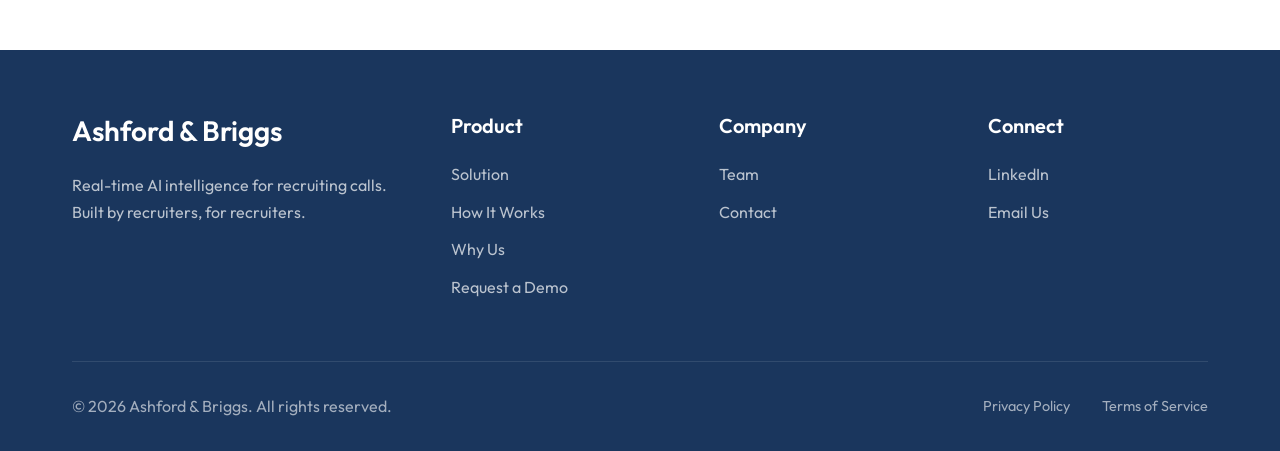
==== commit a111319d: "Update press release content to final version - Replace article body with revised press release (Pre" ====
--- a/press-release.html
+++ b/press-release.html
@@ -3,7 +3,7 @@
 <head>
     <meta charset="UTF-8">
     <meta name="viewport" content="width=device-width, initial-scale=1.0">
-    <meta name="description" content="Ashford & Briggs launches Paladin, the recruiting industry's first AI-powered intelligence platform designed for telephone-based candidate interactions.">
+    <meta name="description" content="Ashford & Briggs launches Paladin, the world's first real-time AI counter-intelligence platform designed specifically for recruiting calls.">
     <meta name="keywords" content="Paladin, recruiting AI, press release, Ashford & Briggs, candidate intelligence">
     <meta name="author" content="Ashford & Briggs">
     <title>Press Release: Ashford & Briggs Launches Paladin | Ashford & Briggs</title>
@@ -39,78 +39,68 @@
     <main class="press-release-article" style="margin-top: 80px;">
         <a href="index.html" class="back-link">&larr; Back to home</a>
 
-        <h1>Ashford & Briggs Launches Paladin: Revolutionary AI Counter-Intelligence Platform for Recruiting Calls</h1>
-
-        <p class="subtitle">First-of-its-kind telephone-based AI system delivers real-time candidate intelligence without changing recruiter workflows</p>
+        <h1>Ashford & Briggs Launches Paladin: Real-Time AI Counter-Intelligence Platform for Recruiting Calls</h1>
 
         <p class="dateline">Jacksonville, FL &mdash; March 26, 2026</p>
 
-        <p>Ashford & Briggs today announced the pre-launch of Paladin, the recruiting industry's first AI-powered intelligence platform designed exclusively for telephone-based candidate interactions. As 74% of resumes now contain AI-generated content and 65% of hiring managers report encountering deceptive AI use during interviews, Paladin Veritai provides recruiters with the technological advantage they need to combat candidate deception while strengthening authentic human connections.</p>
+        <p>Ashford &amp; Briggs, a pioneering voice technology company, today announced the launch of Paladin, the world's first real-time AI counter-intelligence platform designed specifically for recruiting calls. As 74% of resumes now contain AI-generated content that's nearly impossible to detect manually, Paladin delivers recruiters the intelligence advantage they need to identify deception and close better hires.</p>
 
-        <h2>Addressing the Industry's Growing Deception Crisis</h2>
+        <p>Unlike traditional video conferencing solutions, Paladin operates exclusively through the telephone system, making it the only platform of its kind to provide AI-powered recruiting intelligence via standard phone calls. This breakthrough approach ensures recruiters can maintain their natural workflow while gaining unprecedented insight into candidate interactions.</p>
 
-        <p>The recruiting landscape has fundamentally shifted. Recent studies reveal that 34% of recruiter time is now spent filtering unqualified or deceptive candidates, while the average cost of a failed hire within 90 days reaches $17,000. By 2028, experts predict 25% of candidate interactions will involve AI-generated or AI-assisted deception.</p>
+        <h2>The Recruiting Intelligence Arms Race</h2>
+
+        <p>With AI tools helping candidates fabricate answers and inflate resumes becoming mainstream, the recruiting landscape has fundamentally shifted. 65% of hiring managers have already encountered candidates using AI to deceive during interviews, and by 2028, an estimated 25% of candidate interactions will involve AI-generated or AI-assisted deception.</p>
 
         <blockquote>
-            <p>"In a world racing to replace human interaction with AI, we're strengthening the human relationships that recruiting was built on. Paladin doesn't change how recruiters work &mdash; it makes them exponentially more effective at what they already do best."</p>
+            <p>"Candidates have AI. Now recruiters do too. In a world racing to replace human interaction with AI, Paladin strengthens the human relationships that recruiting was built on. We're not changing how recruiters work &mdash; we're making them dramatically better at what they already do."</p>
             <p>&mdash; Matthew Barker, Co-Founder, Ashford &amp; Briggs</p>
         </blockquote>
 
-        <h2>Revolutionary Telephone-Based AI Intelligence</h2>
+        <p>The platform addresses critical pain points facing today's recruiters: 34% of recruiter time is spent filtering unqualified or deceptive candidates instead of closing hires, while bad hires cost an average of $17K when they fail within 90 days.</p>
 
-        <p>Unlike traditional video conferencing solutions, Paladin operates exclusively through standard telephone systems, making it the only platform of its kind to provide AI-powered recruiting intelligence via regular phone calls. The system requires no app downloads or workflow changes, seamlessly integrating into existing recruiter practices.</p>
+        <h2>Four-Stage Intelligence System</h2>
 
-        <p><strong>Key features include:</strong></p>
+        <p>Paladin provides comprehensive intelligence across the entire recruiting conversation:</p>
 
-        <ul>
-            <li><strong>Pre-Call Skills Gap Analysis:</strong> Enter a candidate's LinkedIn URL, resume, and job description to receive comprehensive skills gap analysis before the call begins</li>
-            <li><strong>Live Prompts:</strong> Real-time generation of targeted questions to probe inconsistencies and surface truth during conversations</li>
-            <li><strong>Real-Time Context:</strong> Instant definitions of technical terms and industry jargon as they arise in conversation</li>
-            <li><strong>Post-Call Summary:</strong> Client-ready candidate summaries with confidence scores for skills match and culture fit</li>
-        </ul>
+        <p><strong>Pre-Call Skills Gap:</strong> Enter the candidate's LinkedIn URL, resume, and job description. Paladin produces a skills gap analysis before the call begins, identifying exactly where to probe for truth.</p>
 
-        <h2>Seamless Four-Step Process</h2>
+        <p><strong>Live Prompts:</strong> As conversations unfold, Paladin generates targeted questions to surface deception, probe inconsistencies, and dig deeper &mdash; delivered to the recruiter's screen in real time.</p>
 
-        <p>Paladin's intuitive workflow maintains recruiter autonomy while delivering unprecedented intelligence:</p>
+        <p><strong>Real-Time Context:</strong> Technical terms, industry jargon, and complex topics are defined instantly, ensuring recruiters are never caught off guard.</p>
 
-        <ol>
-            <li><strong>Prepare:</strong> Upload candidate information for pre-call analysis</li>
-            <li><strong>Connect:</strong> System initiates call by ringing recruiter first, then connecting to candidate</li>
-            <li><strong>Intelligence:</strong> AI listens to both sides, delivering real-time insights and prompts</li>
-            <li><strong>Deliver:</strong> Automated post-call summary ready for client presentation</li>
-        </ol>
+        <p><strong>Post-Call Summary:</strong> When calls end, Paladin analyzes the full conversation and produces client-ready candidate summaries with confidence scores for skills match and culture fit.</p>
 
-        <h2>Creative Innovation Meets Practical Application</h2>
+        <blockquote>
+            <p>"The traditional approach of hoping to catch deception through intuition alone is no longer viable. Paladin levels the playing field by giving recruiters the same technological advantage that candidates have been using for months."</p>
+            <p>&mdash; Matthew Barker, Co-Founder, Ashford &amp; Briggs</p>
+        </blockquote>
 
-        <p>The platform represents a creative approach to a universal challenge &mdash; providing recruiters with AI-powered counter-intelligence without disrupting the personal touch that defines successful recruiting relationships. By focusing exclusively on telephone interactions, Paladin ensures accessibility across all recruitment scenarios while maintaining the natural flow of human conversation.</p>
+        <h2>Market Validation and Early Results</h2>
 
-        <h2>Market Validation and Future Impact</h2>
+        <p>Early adopters report significant improvements in candidate quality and time-to-hire metrics. The platform's phone-first approach has proven particularly valuable for recruiters who prefer voice-based interactions over video calls, representing the majority of recruiting conversations.</p>
 
-        <p>With recruiting professionals increasingly challenged by sophisticated candidate deception tools, Paladin arrives as a purpose-built solution for the recruiter side of the equation. The platform's telephone-first approach addresses the reality that many critical recruiting conversations still happen via traditional phone calls, particularly in executive search and specialized recruitment scenarios.</p>
+        <p>The timing coincides with growing industry awareness of AI-assisted candidate deception. Recent studies show 74% of resumes now contain AI-generated content, creating an urgent need for counter-intelligence tools in the recruiting process.</p>
 
         <h2>About Ashford & Briggs</h2>
 
-        <p>Ashford & Briggs develops innovative AI solutions that enhance human relationships in professional settings. The company's flagship product, Paladin, represents the first telephone-based AI intelligence platform designed specifically for recruiting professionals. Founded on the principle that technology should strengthen rather than replace human connections, Ashford & Briggs is headquartered in Jacksonville, Florida.</p>
+        <p>Founded in 2026 and headquartered in Jacksonville, FL, Ashford &amp; Briggs specializes in voice technology solutions for the recruiting industry. The 5-person team is led by Co-Founder Matthew Barker, who brings extensive experience in AI and voice technology applications. Paladin delivers real-time intelligence during live candidate calls using your phone. No app required. Make regular phone calls, don't change your habits. In a world racing to replace human interaction with AI, Paladin strengthens the human relationships that recruiting was built on.</p>
 
-        <p>For more information about Paladin, visit <a href="index.html">ashfordbriggs.com</a>.</p>
+        <p><strong>Company Website:</strong> <a href="index.html">ashfordbriggs.com</a></p>
 
         <div class="press-release-contacts">
             <h2>Media Contact</h2>
             <p><strong>Matthew Barker</strong><br>
-            Ashford & Briggs<br>
-            Email: <a href="mailto:mbarker@ashfordbriggs.com">mbarker@ashfordbriggs.com</a><br>
-            Phone: (603) 556-8277</p>
+            Co-Founder<br>
+            Phone: (603) 556-8277<br>
+            Email: <a href="mailto:mbarker@ashfordbriggs.com">mbarker@ashfordbriggs.com</a></p>
 
             <h2>Technical Contact</h2>
             <p><strong>John Evans</strong><br>
-            Ashford & Briggs<br>
+            Co-Founder<br>
             Email: <a href="mailto:jevans@ashfordbriggs.com">jevans@ashfordbriggs.com</a></p>
 
-            <h2>Sales Inquiries</h2>
-            <p><strong>Paladin Trial / Paladin Test Drive</strong><br>
-            Email: <a href="mailto:sales@ashfordbriggs.com">sales@ashfordbriggs.com</a></p>
-
-            <p class="press-release-note"><em>Note: Paladin is currently in pre-launch phase. Contact sales team for demonstration and early access opportunities.</em></p>
+            <h2>Sales &amp; Trial Contact</h2>
+            <p>Email: <a href="mailto:info@ashfordbriggs.com">info@ashfordbriggs.com</a></p>
         </div>
     </main>
 
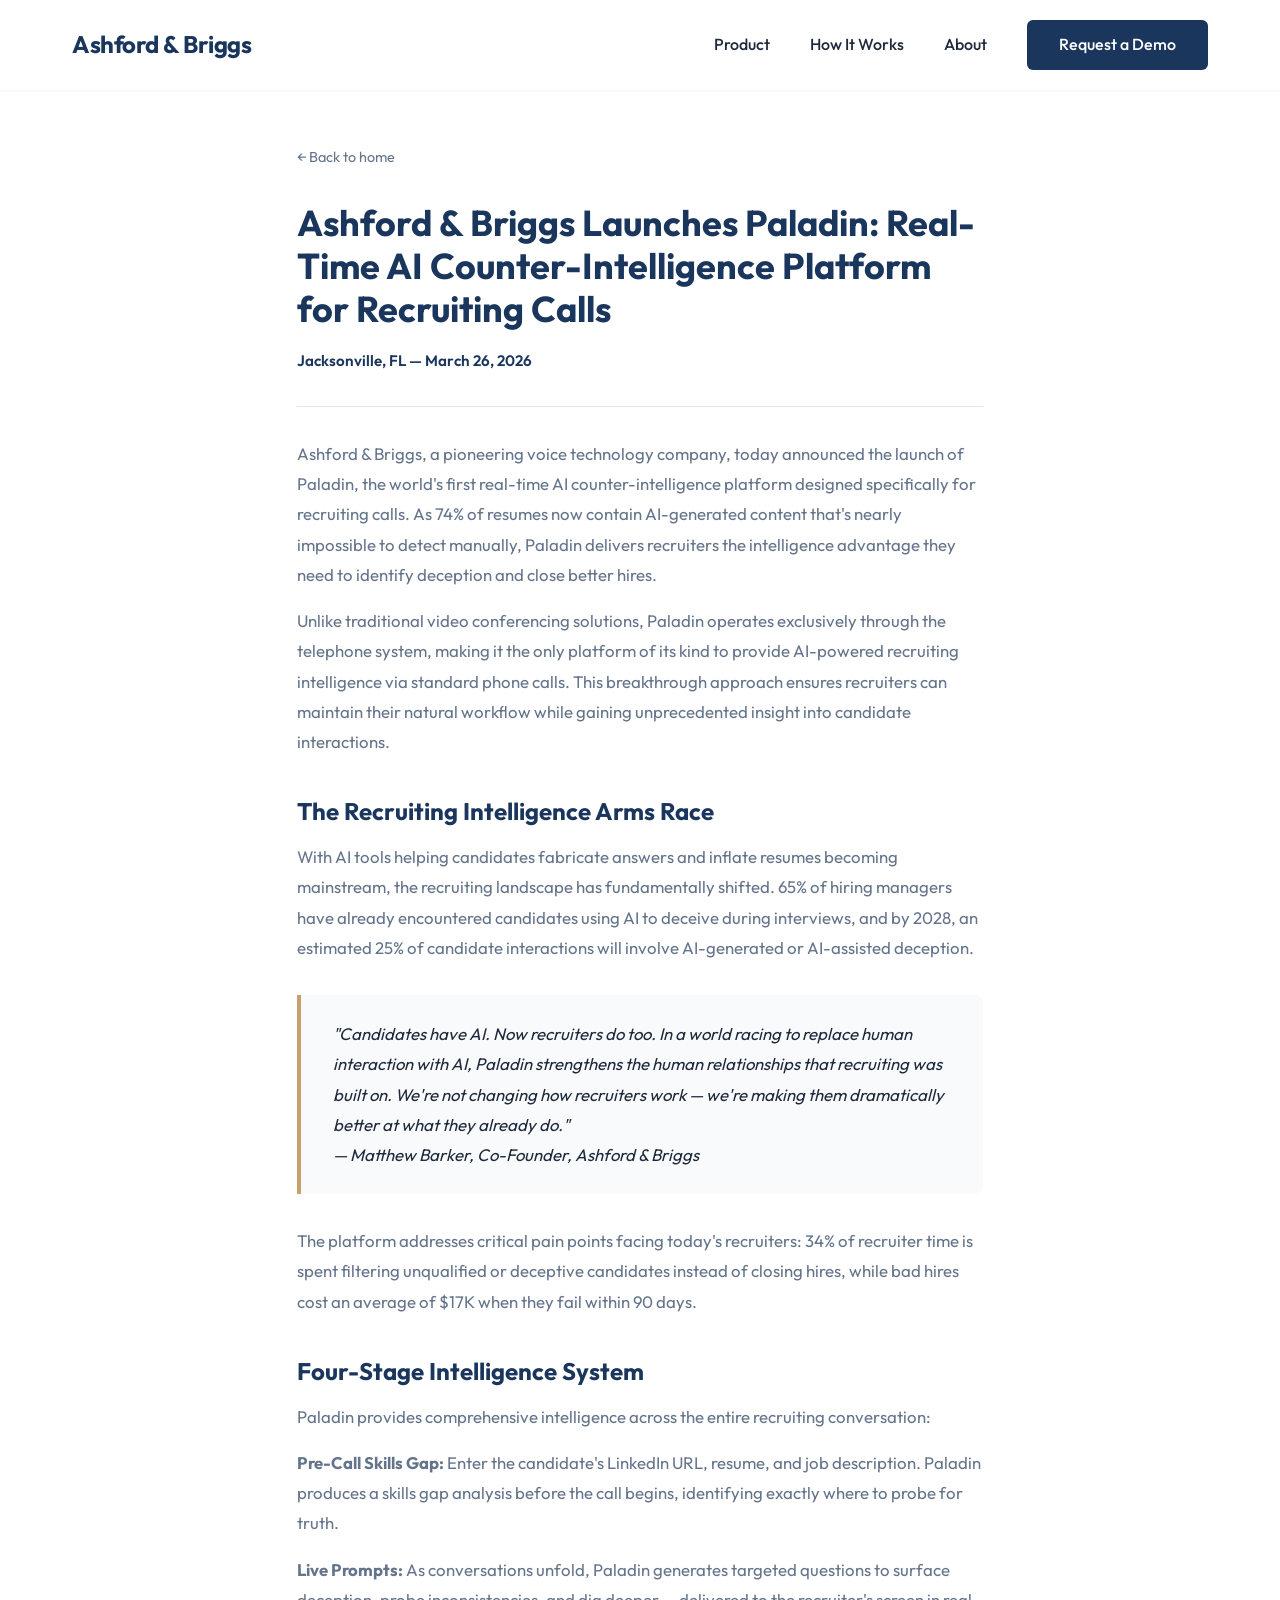
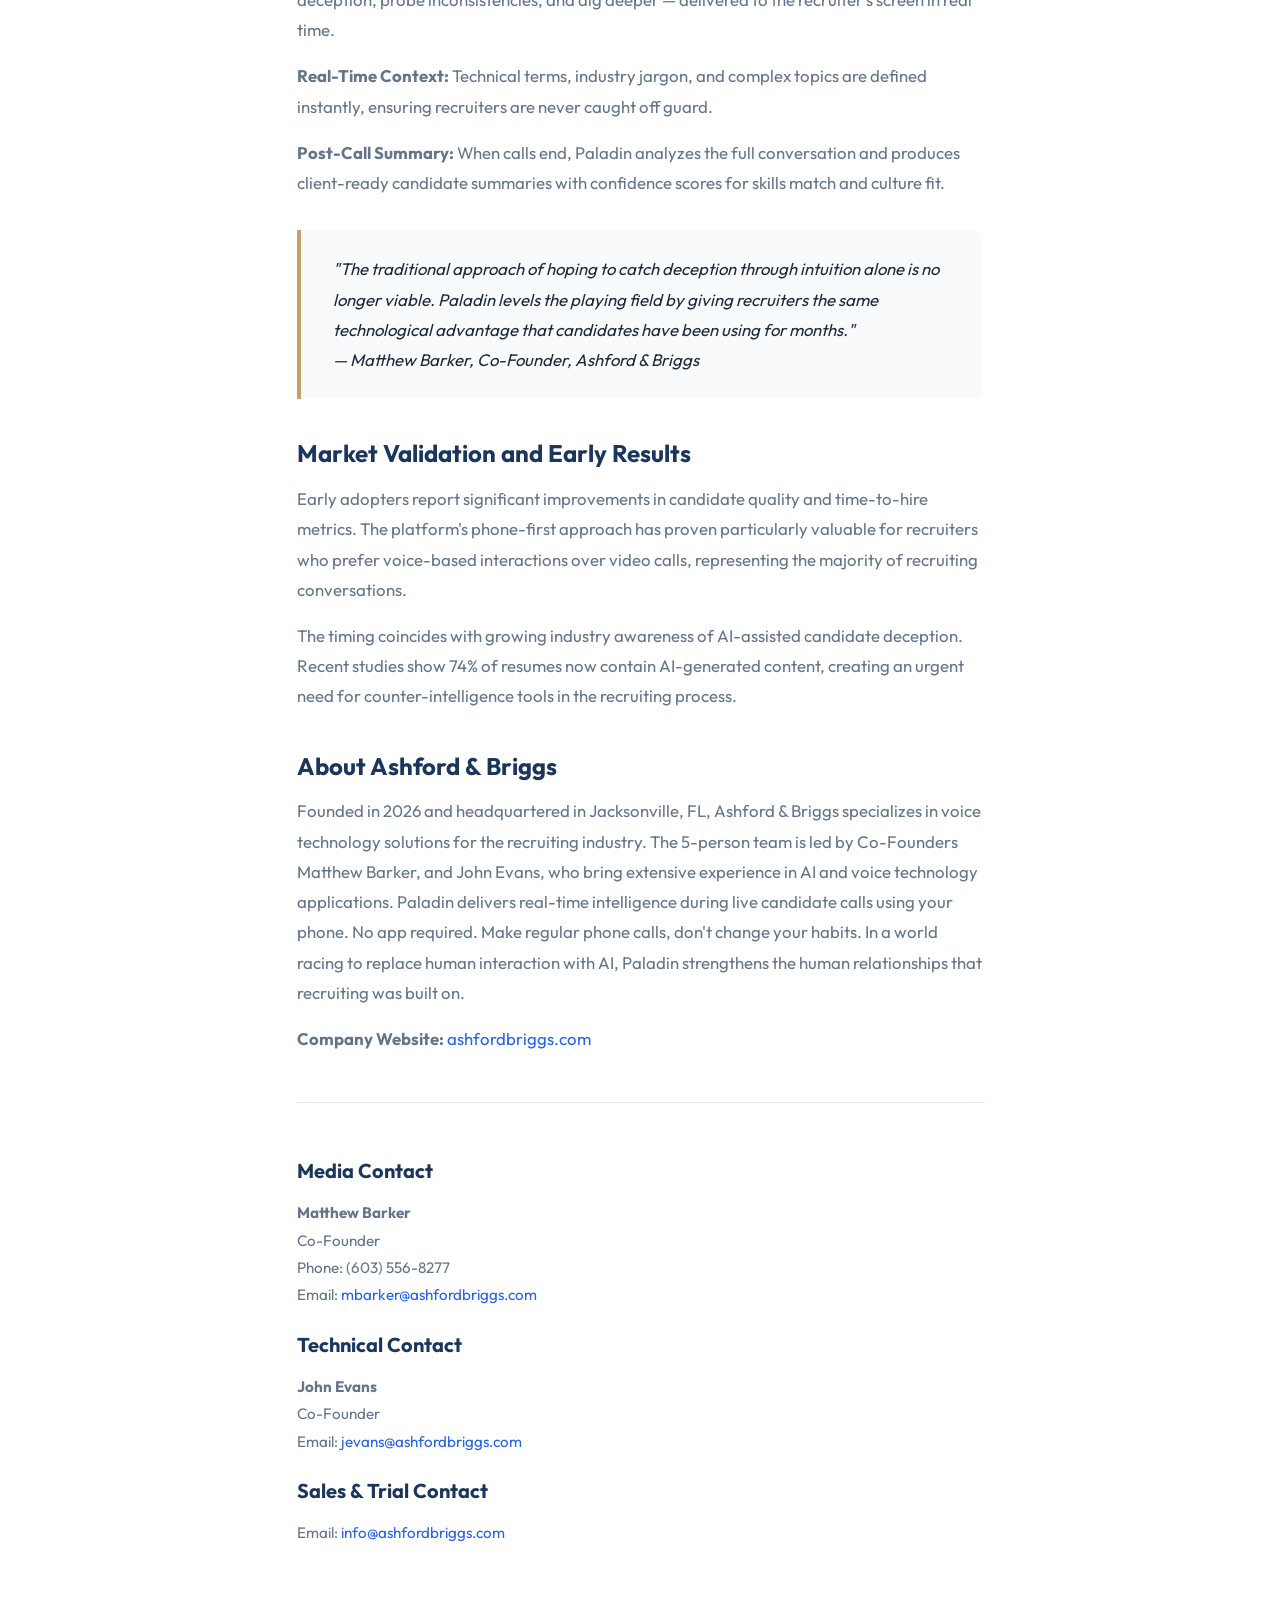
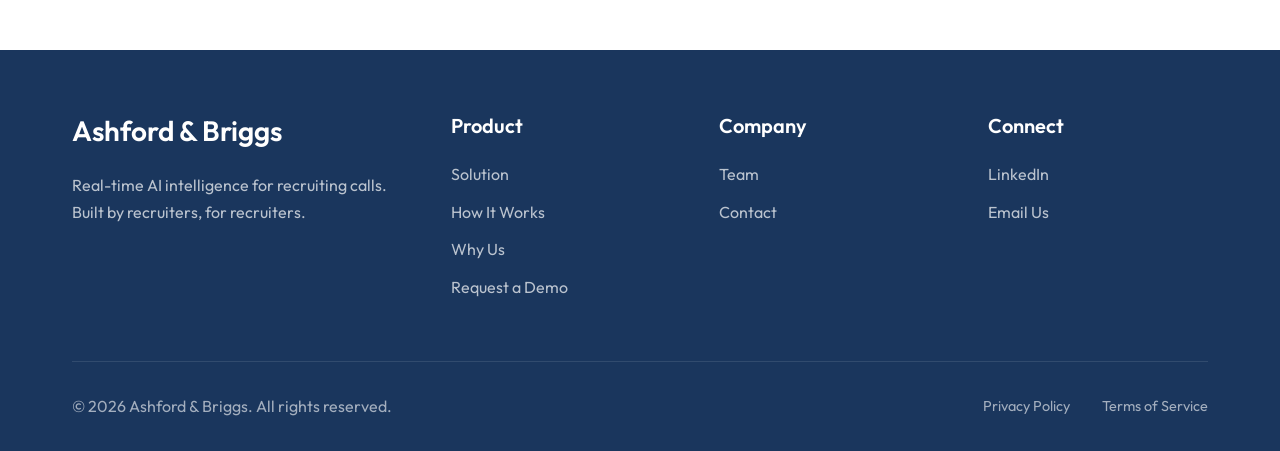
==== commit 7cd59fec: "Update press release to credit both co-founders Co-Authored-By: Claude Opus 4.6 <noreply@anthropic.c" ====
--- a/press-release.html
+++ b/press-release.html
@@ -83,7 +83,7 @@
 
         <h2>About Ashford & Briggs</h2>
 
-        <p>Founded in 2026 and headquartered in Jacksonville, FL, Ashford &amp; Briggs specializes in voice technology solutions for the recruiting industry. The 5-person team is led by Co-Founder Matthew Barker, who brings extensive experience in AI and voice technology applications. Paladin delivers real-time intelligence during live candidate calls using your phone. No app required. Make regular phone calls, don't change your habits. In a world racing to replace human interaction with AI, Paladin strengthens the human relationships that recruiting was built on.</p>
+        <p>Founded in 2026 and headquartered in Jacksonville, FL, Ashford &amp; Briggs specializes in voice technology solutions for the recruiting industry. The 5-person team is led by Co-Founders Matthew Barker, and John Evans, who bring extensive experience in AI and voice technology applications. Paladin delivers real-time intelligence during live candidate calls using your phone. No app required. Make regular phone calls, don't change your habits. In a world racing to replace human interaction with AI, Paladin strengthens the human relationships that recruiting was built on.</p>
 
         <p><strong>Company Website:</strong> <a href="index.html">ashfordbriggs.com</a></p>
 
